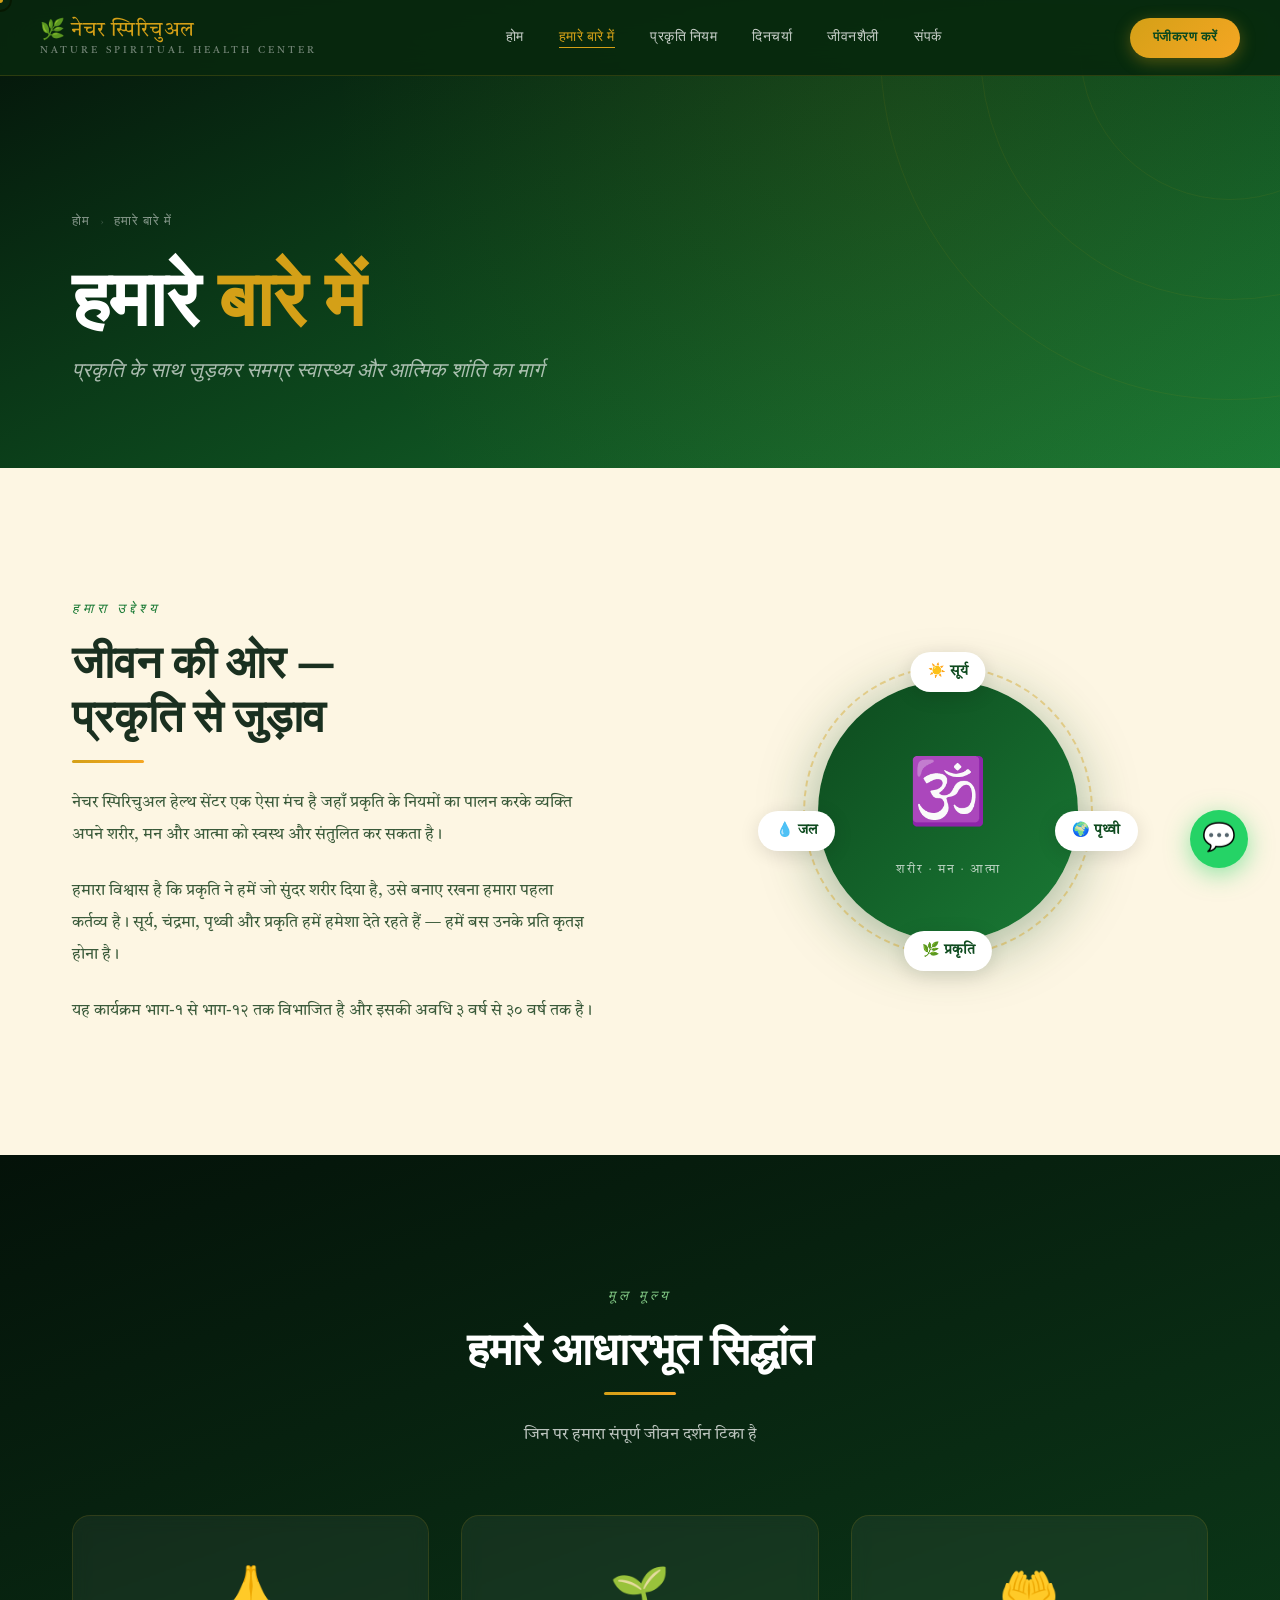
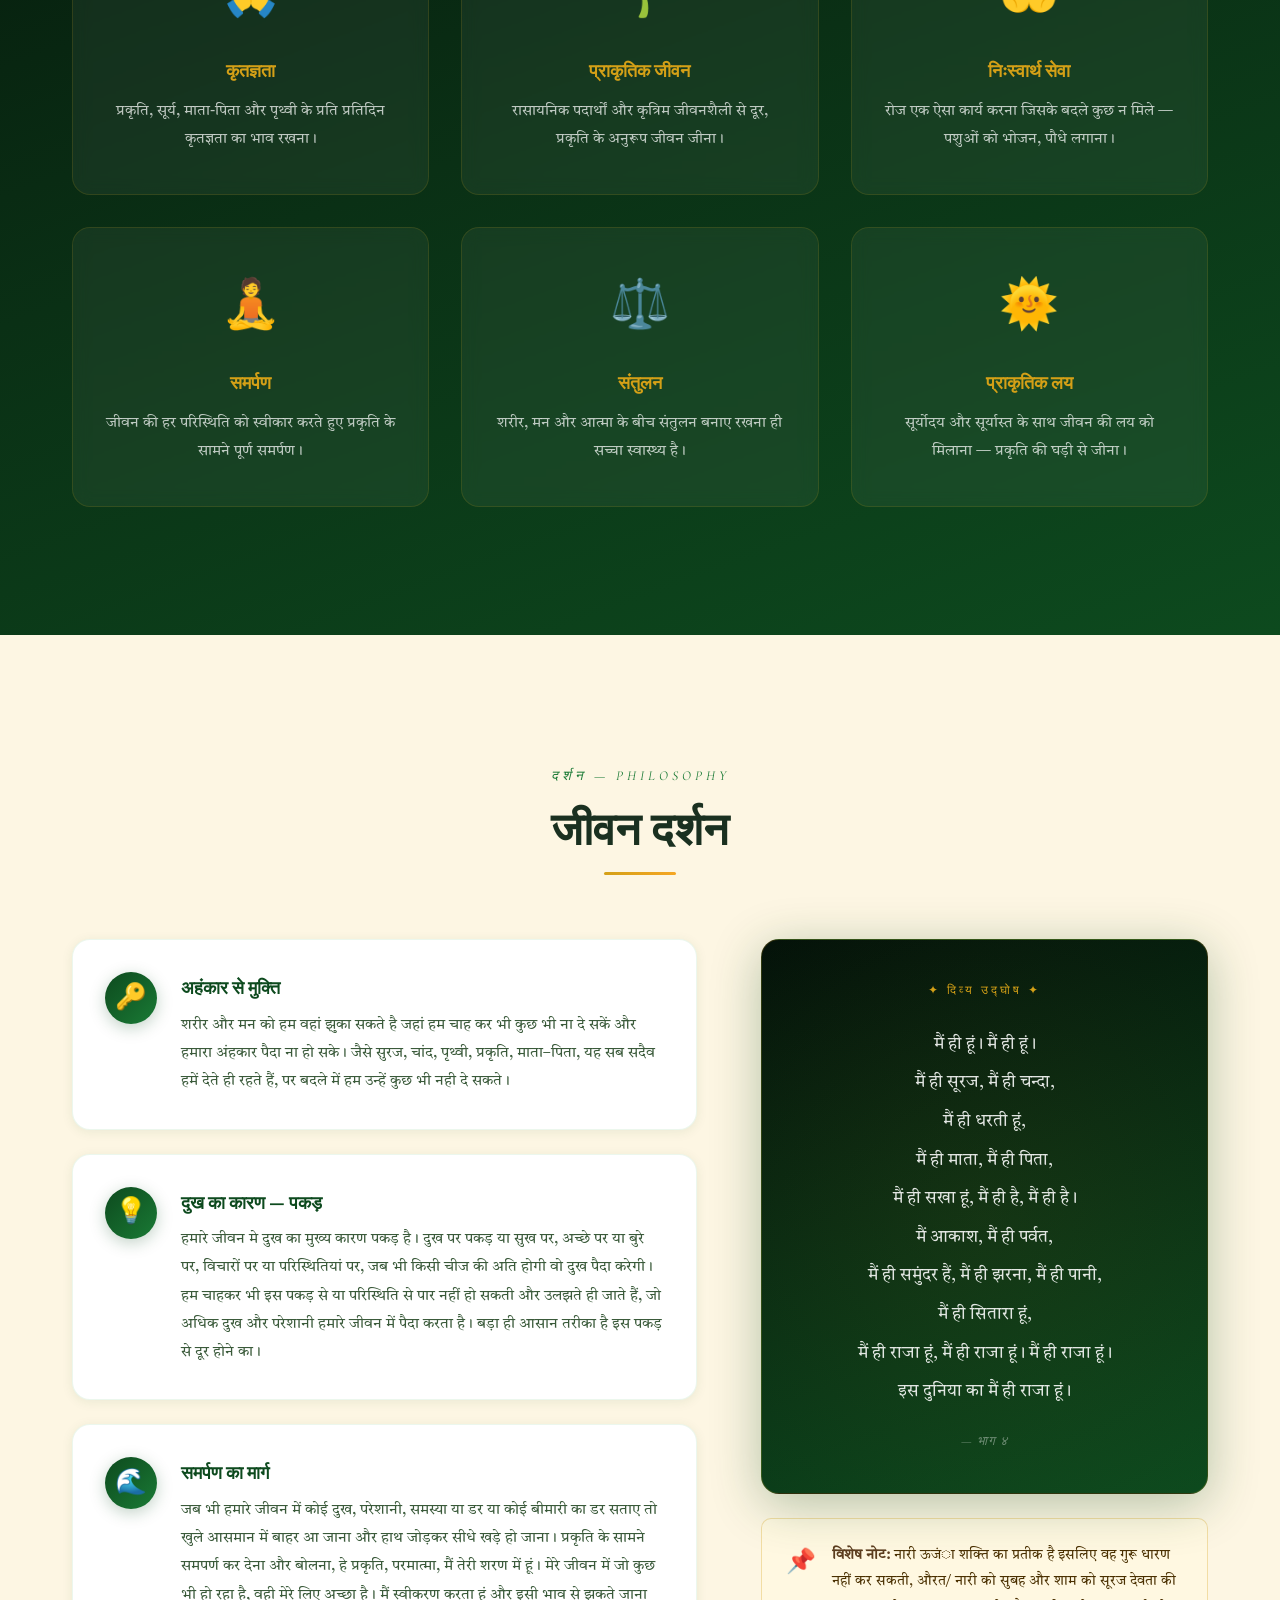
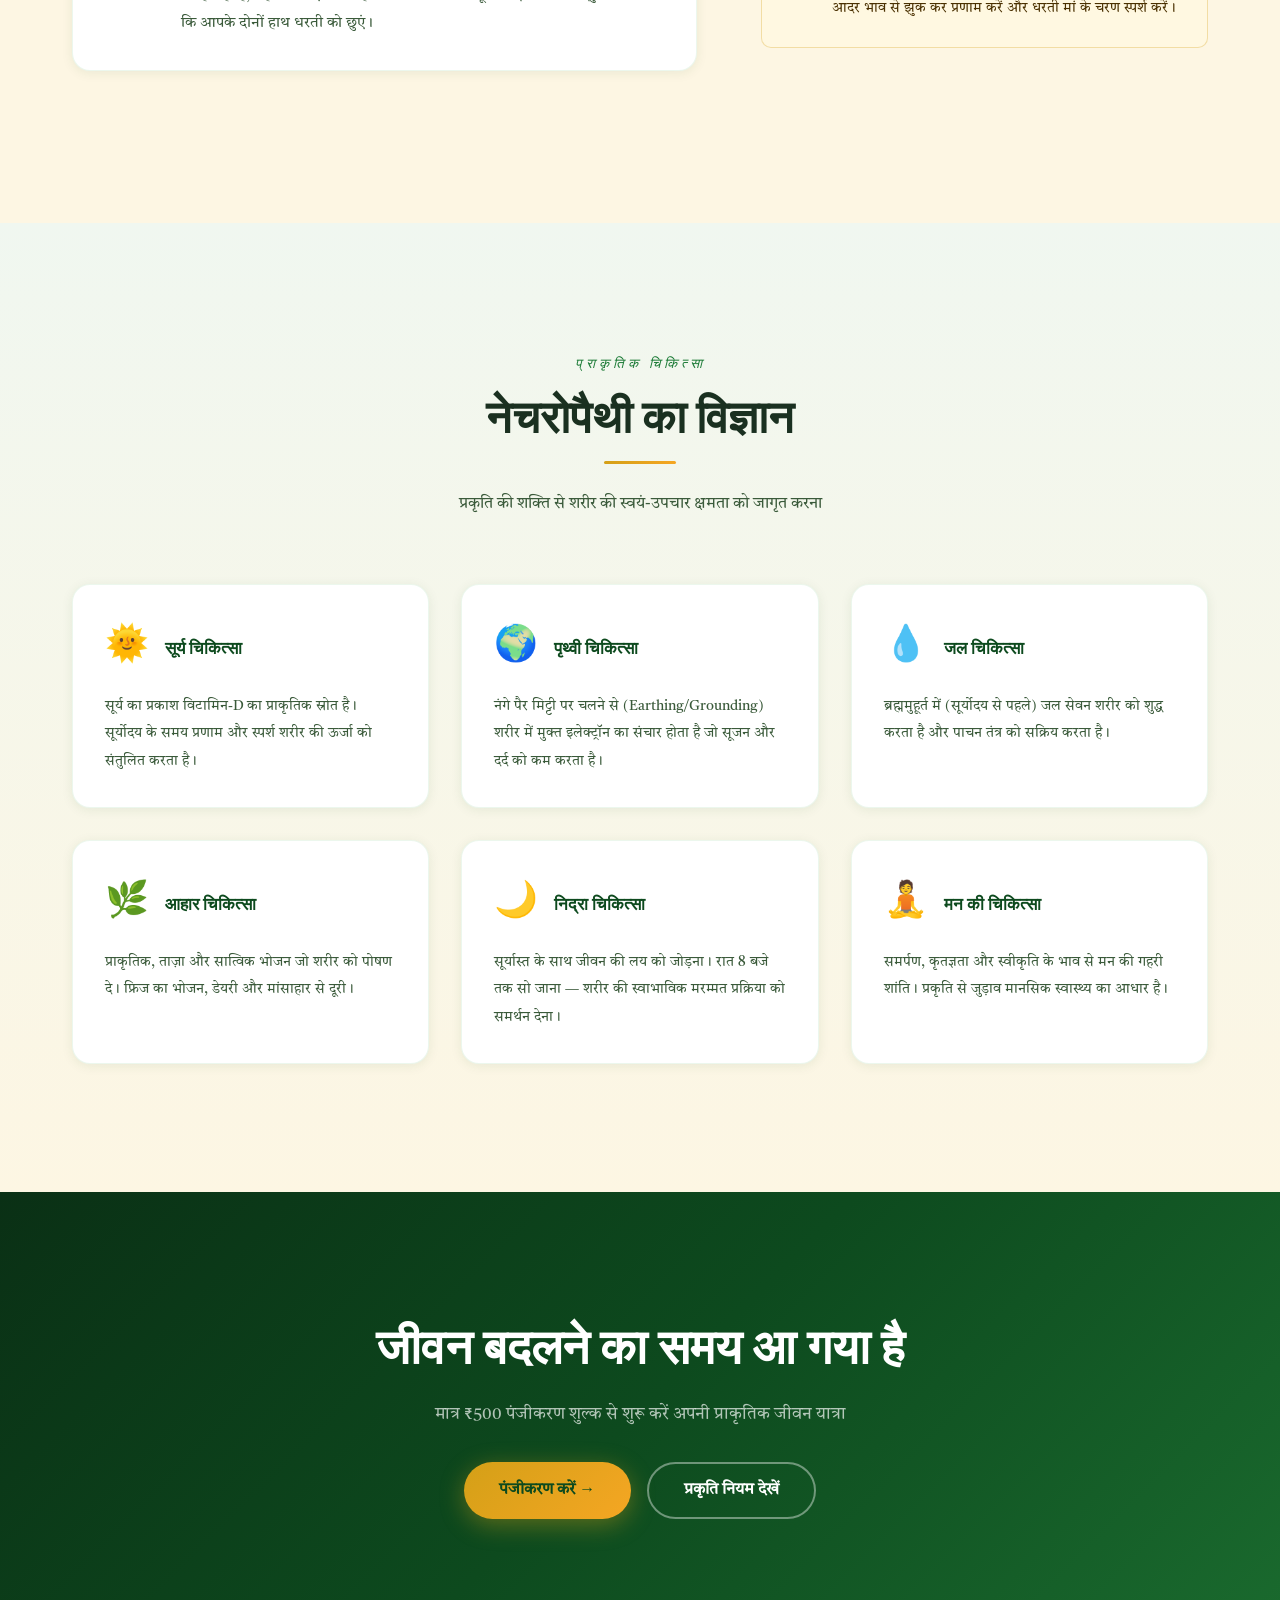
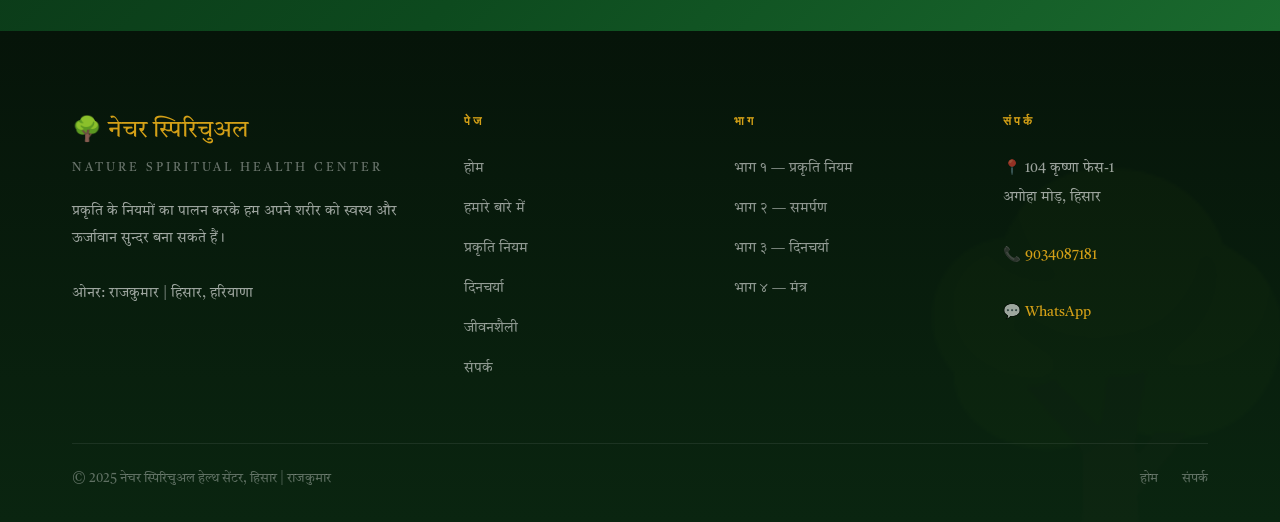
==== about.html @ 216ba3f2 "mata pita" ====
<!DOCTYPE html>
<html lang="hi">
<head>
<meta charset="UTF-8">
<meta name="viewport" content="width=device-width, initial-scale=1.0">
<meta name="description" content="नेचर स्पिरिचुअल हेल्थ सेंटर के बारे में जानें — हमारा दर्शन, उद्देश्य और प्राकृतिक जीवन का मार्ग।">
<title>हमारे बारे में | नेचर स्पिरिचुअल हेल्थ सेंटर</title>
<link rel="stylesheet" href="css/global.css">
<link rel="stylesheet" href="css/about.css">
</head>
<body>

<div id="page-loader">
  <div class="loader-tree">🌿</div>
  <div class="loader-title">हमारे बारे में</div>
  <div class="loader-bar"><div class="loader-fill"></div></div>
</div>
<div id="particles"></div>
<div id="cursor"></div>
<div id="cursor-dot"></div>
<a href="https://wa.me/919034087181" class="wa-float" target="_blank" rel="noopener">💬</a>

<nav class="nav-wrap">
  <div class="nav-inner">
    <a href="index.html" class="nav-brand">
      <span class="brand-hi">🌿 नेचर स्पिरिचुअल</span>
      <span class="brand-en">Nature Spiritual Health Center</span>
    </a>
    <ul class="nav-links">
      <li><a href="index.html"     class="nav-a">होम</a></li>
      <li><a href="about.html"     class="nav-a">हमारे बारे में</a></li>
      <li><a href="niyam.html"     class="nav-a">प्रकृति नियम</a></li>
      <li><a href="dinchrya.html"  class="nav-a">दिनचर्या</a></li>
      <li><a href="lifestyle.html" class="nav-a">जीवनशैली</a></li>
      <li><a href="contact.html"   class="nav-a">संपर्क</a></li>
    </ul>
    <a href="contact.html" class="nav-cta">पंजीकरण करें</a>
    <button class="nav-hamburger"><span></span><span></span><span></span></button>
  </div>
  <div class="nav-mobile">
    <a href="index.html"     class="nav-a">होम</a>
    <a href="about.html"     class="nav-a">हमारे बारे में</a>
    <a href="niyam.html"     class="nav-a">प्रकृति नियम</a>
    <a href="dinchrya.html"  class="nav-a">दिनचर्या</a>
    <a href="lifestyle.html" class="nav-a">जीवनशैली</a>
    <a href="contact.html"   class="nav-a">संपर्क</a>
    <a href="contact.html"   class="nav-cta">पंजीकरण करें →</a>
  </div>
</nav>

<!-- PAGE HERO -->
<header class="page-hero">
  <div class="page-hero-rings"><div class="ph-ring"></div><div class="ph-ring"></div><div class="ph-ring"></div></div>
  <div class="page-hero-content container">
    <nav class="breadcrumb">
      <a href="index.html">होम</a><span class="sep">›</span><span>हमारे बारे में</span>
    </nav>
    <h1 class="page-hero-title">हमारे <span class="gold">बारे में</span></h1>
    <p class="page-hero-sub">प्रकृति के साथ जुड़कर समग्र स्वास्थ्य और आत्मिक शांति का मार्ग</p>
  </div>
</header>

<!-- ══ MISSION ══ -->
<section class="py-section">
  <div class="container">
    <div class="about-mission-grid">
      <div class="reveal-l">
        <span class="section-label">हमारा उद्देश्य</span>
        <h2 class="section-title">जीवन की ओर —<br>प्रकृति से जुड़ाव</h2>
        <div class="divider"></div>
        <p class="section-desc" style="margin-bottom:1.5rem">
          नेचर स्पिरिचुअल हेल्थ सेंटर एक ऐसा मंच है जहाँ प्रकृति के नियमों का पालन करके व्यक्ति अपने शरीर, मन और आत्मा को स्वस्थ और संतुलित कर सकता है।
        </p>
        <p class="section-desc" style="margin-bottom:1.5rem">
          हमारा विश्वास है कि प्रकृति ने हमें जो सुंदर शरीर दिया है, उसे बनाए रखना हमारा पहला कर्तव्य है। सूर्य, चंद्रमा, पृथ्वी और प्रकृति हमें हमेशा देते रहते हैं — हमें बस उनके प्रति कृतज्ञ होना है।
        </p>
        <p class="section-desc">
          यह कार्यक्रम भाग-१ से भाग-१२ तक विभाजित है और इसकी अवधि ३ वर्ष से ३० वर्ष तक है।
        </p>
      </div>
      <div class="about-visual reveal-r">
        <div class="av-main">
          <div class="av-circle">
            <span>🕉️</span>
            <p>शरीर · मन · आत्मा</p>
          </div>
          <div class="av-badge av-b1">☀️ सूर्य</div>
          <div class="av-badge av-b2">🌍 पृथ्वी</div>
          <div class="av-badge av-b3">🌿 प्रकृति</div>
          <div class="av-badge av-b4">💧 जल</div>
        </div>
      </div>
    </div>
  </div>
</section>

<!-- ══ CORE VALUES ══ -->
<section class="values-section py-section">
  <div class="container">
    <div class="text-center reveal" style="margin-bottom:4rem">
      <span class="section-label light">मूल मूल्य</span>
      <h2 class="section-title light">हमारे आधारभूत सिद्धांत</h2>
      <div class="divider center"></div>
      <p class="section-desc light center">जिन पर हमारा संपूर्ण जीवन दर्शन टिका है</p>
    </div>
    <div class="values-grid">
      <div class="val-card reveal" data-delay="0">
        <div class="vc-icon">🙏</div>
        <h3>कृतज्ञता</h3>
        <p>प्रकृति, सूर्य, माता-पिता और पृथ्वी के प्रति प्रतिदिन कृतज्ञता का भाव रखना।</p>
      </div>
      <div class="val-card reveal" data-delay="0.1">
        <div class="vc-icon">🌱</div>
        <h3>प्राकृतिक जीवन</h3>
        <p>रासायनिक पदार्थों और कृत्रिम जीवनशैली से दूर, प्रकृति के अनुरूप जीवन जीना।</p>
      </div>
      <div class="val-card reveal" data-delay="0.2">
        <div class="vc-icon">🤲</div>
        <h3>निःस्वार्थ सेवा</h3>
        <p>रोज एक ऐसा कार्य करना जिसके बदले कुछ न मिले — पशुओं को भोजन, पौधे लगाना।</p>
      </div>
      <div class="val-card reveal" data-delay="0.3">
        <div class="vc-icon">🧘</div>
        <h3>समर्पण</h3>
        <p>जीवन की हर परिस्थिति को स्वीकार करते हुए प्रकृति के सामने पूर्ण समर्पण।</p>
      </div>
      <div class="val-card reveal" data-delay="0.4">
        <div class="vc-icon">⚖️</div>
        <h3>संतुलन</h3>
        <p>शरीर, मन और आत्मा के बीच संतुलन बनाए रखना ही सच्चा स्वास्थ्य है।</p>
      </div>
      <div class="val-card reveal" data-delay="0.5">
        <div class="vc-icon">🌞</div>
        <h3>प्राकृतिक लय</h3>
        <p>सूर्योदय और सूर्यास्त के साथ जीवन की लय को मिलाना — प्रकृति की घड़ी से जीना।</p>
      </div>
    </div>
  </div>
</section>

<!-- ══ PHILOSOPHY ══ -->
<section class="philosophy-section py-section">
  <div class="container">
    <div class="text-center reveal" style="margin-bottom:4rem">
      <span class="section-label">दर्शन — Philosophy</span>
      <h2 class="section-title">जीवन दर्शन</h2>
      <div class="divider center"></div>
    </div>
    <div class="phil-layout">
      <div class="phil-main reveal-l">
        <div class="phil-block">
          <div class="pb-icon">🔑</div>
          <div class="pb-content">
            <h3>अहंकार से मुक्ति</h3>
            <p>शरीर और मन को हम वहां झुका सकते है जहां हम चाह कर भी कुछ भी ना दे सकें और हमारा अंहकार पैदा ना हो सके। जैसे सुरज, चांद, पृथ्वी, प्रकृति, माता–पिता, यह सब सदैव हमें देते ही रहते हैं, पर बदले में हम उन्हें कुछ भी नही दे सकते।</p>
          </div>
        </div>
        <div class="phil-block">
          <div class="pb-icon">💡</div>
          <div class="pb-content">
            <h3>दुख का कारण — पकड़</h3>
            <p>हमारे जीवन मे दुख का मुख्य कारण पकड़ है। दुख पर पकड़ या सुख पर, अच्छे पर या बुरे पर, विचारों पर या परिस्थितियां पर, जब भी किसी चीज की अति होगी वो दुख पैदा करेगी। हम चाहकर भी इस पकड़ से या परिस्थिति से पार नहीं हो सकती और उलझते ही जाते हैं, जो अधिक दुख और परेशानी हमारे जीवन में पैदा करता है। बड़ा ही आसान तरीका है इस पकड़ से दूर होने का।</p>
          </div>
        </div>
        <div class="phil-block">
          <div class="pb-icon">🌊</div>
          <div class="pb-content">
            <h3>समर्पण का मार्ग</h3>
            <p>जब भी हमारे जीवन में कोई दुख, परेशानी, समस्या या डर या कोई बीमारी का डर सताए तो खुले आसमान में बाहर आ जाना और हाथ जोड़कर सीधे खड़े हो जाना। प्रकृति के सामने समपर्ण कर देना और बोलना, हे प्रकृति, परमात्मा, मैं तेरी शरण में हूं। मेरे जीवन में जो कुछ भी हो रहा है, वही मेरे लिए अच्छा है। मैं स्वीकरण करता हूं और इसी भाव से झुकते जाना कि आपके दोनों हाथ धरती को छुएं।</p>
          </div>
        </div>
      </div>
      <div class="phil-side reveal-r">
        <div class="mantra-box">
          <div class="mb-label">✦ दिव्य उद्घोष ✦</div>
          <p class="mb-text">
            मैं ही हूं। मैं ही हूं।<br>
            मैं ही सूरज, मैं ही चन्दा,<br>
            मैं ही धरती हूं,<br>
            मैं ही माता, मैं ही पिता,<br>
            मैं ही सखा हूं, मैं ही है, मैं ही है।<br>
            मैं आकाश, मैं ही पर्वत,<br>
            मैं ही समुंदर हैं, मैं ही झरना, मैं ही पानी,<br>
            मैं ही सितारा हूं,<br>
            मैं ही राजा हूं, मैं ही राजा हूं। मैं ही राजा हूं।<br>
            इस दुनिया का मैं ही राजा हूं।
          </p>
          <div class="mb-footer">— भाग ४</div>
        </div>
        <div class="note-box reveal" data-delay="0.2">
          <div class="nb-icon">📌</div>
          <div class="nb-text">
            <strong>विशेष नोट:</strong> नारी ऊजंा शक्ति का प्रतीक है इसलिए वह गुरू धारण नहीं कर सकती, औरत/ नारी को सुबह और शाम को सूरज देवता की आदर भाव से झुक कर प्रणाम करें और धरती मां के चरण स्पर्श करें।
          </div>
        </div>
      </div>
    </div>
  </div>
</section>

<!-- ══ NATUROPATHY INFO ══ -->
<section class="naturo-section py-section">
  <div class="container">
    <div class="text-center reveal" style="margin-bottom:4rem">
      <span class="section-label">प्राकृतिक चिकित्सा</span>
      <h2 class="section-title">नेचरोपैथी का विज्ञान</h2>
      <div class="divider center"></div>
      <p class="section-desc center">प्रकृति की शक्ति से शरीर की स्वयं-उपचार क्षमता को जागृत करना</p>
    </div>
    <div class="naturo-grid">
      <div class="ng-card reveal" data-delay="0">
        <div class="ngc-top">
          <span class="ngc-icon">🌞</span>
          <h3>सूर्य चिकित्सा</h3>
        </div>
        <p>सूर्य का प्रकाश विटामिन-D का प्राकृतिक स्रोत है। सूर्योदय के समय प्रणाम और स्पर्श शरीर की ऊर्जा को संतुलित करता है।</p>
      </div>
      <div class="ng-card reveal" data-delay="0.1">
        <div class="ngc-top">
          <span class="ngc-icon">🌍</span>
          <h3>पृथ्वी चिकित्सा</h3>
        </div>
        <p>नंगे पैर मिट्टी पर चलने से (Earthing/Grounding) शरीर में मुक्त इलेक्ट्रॉन का संचार होता है जो सूजन और दर्द को कम करता है।</p>
      </div>
      <div class="ng-card reveal" data-delay="0.2">
        <div class="ngc-top">
          <span class="ngc-icon">💧</span>
          <h3>जल चिकित्सा</h3>
        </div>
        <p>ब्रह्ममुहूर्त में (सूर्योदय से पहले) जल सेवन शरीर को शुद्ध करता है और पाचन तंत्र को सक्रिय करता है।</p>
      </div>
      <div class="ng-card reveal" data-delay="0.3">
        <div class="ngc-top">
          <span class="ngc-icon">🌿</span>
          <h3>आहार चिकित्सा</h3>
        </div>
        <p>प्राकृतिक, ताज़ा और सात्विक भोजन जो शरीर को पोषण दे। फ्रिज का भोजन, डेयरी और मांसाहार से दूरी।</p>
      </div>
      <div class="ng-card reveal" data-delay="0.4">
        <div class="ngc-top">
          <span class="ngc-icon">🌙</span>
          <h3>निद्रा चिकित्सा</h3>
        </div>
        <p>सूर्यास्त के साथ जीवन की लय को जोड़ना। रात 8 बजे तक सो जाना — शरीर की स्वाभाविक मरम्मत प्रक्रिया को समर्थन देना।</p>
      </div>
      <div class="ng-card reveal" data-delay="0.5">
        <div class="ngc-top">
          <span class="ngc-icon">🧘</span>
          <h3>मन की चिकित्सा</h3>
        </div>
        <p>समर्पण, कृतज्ञता और स्वीकृति के भाव से मन की गहरी शांति। प्रकृति से जुड़ाव मानसिक स्वास्थ्य का आधार है।</p>
      </div>
    </div>
  </div>
</section>

<!-- ══ CTA ══ -->
<section class="cta-about">
  <div class="container">
    <div class="cta-about-inner reveal">
      <h2>जीवन बदलने का समय आ गया है</h2>
      <p>मात्र ₹500 पंजीकरण शुल्क से शुरू करें अपनी प्राकृतिक जीवन यात्रा</p>
      <div style="display:flex;gap:1rem;justify-content:center;flex-wrap:wrap;margin-top:2rem">
        <a href="contact.html" class="btn btn-gold">पंजीकरण करें →</a>
        <a href="niyam.html"   class="btn btn-outline">प्रकृति नियम देखें</a>
      </div>
    </div>
  </div>
</section>

<footer class="site-footer">
  <div class="footer-inner container">
    <div class="footer-brand">
      <div class="fb-name">🌳 नेचर स्पिरिचुअल</div>
      <div class="fb-tag">Nature Spiritual Health Center</div>
      <p class="fb-desc">प्रकृति के नियमों का पालन करके हम अपने शरीर को स्वस्थ और ऊर्जावान सुन्दर बना सकते हैं।<br><br>ओनर: राजकुमार | हिसार, हरियाणा</p>
    </div>
    <div class="footer-col"><h4>पेज</h4><ul>
      <li><a href="index.html">होम</a></li>
      <li><a href="about.html">हमारे बारे में</a></li>
      <li><a href="niyam.html">प्रकृति नियम</a></li>
      <li><a href="dinchrya.html">दिनचर्या</a></li>
      <li><a href="lifestyle.html">जीवनशैली</a></li>
      <li><a href="contact.html">संपर्क</a></li>
    </ul></div>
    <div class="footer-col"><h4>भाग</h4><ul>
      <li><a href="niyam.html#bhag1">भाग १ — प्रकृति नियम</a></li>
      <li><a href="niyam.html#bhag2">भाग २ — समर्पण</a></li>
      <li><a href="dinchrya.html">भाग ३ — दिनचर्या</a></li>
      <li><a href="niyam.html#bhag4">भाग ४ — मंत्र</a></li>
    </ul></div>
    <div class="footer-col"><h4>संपर्क</h4>
      <p>📍 104 कृष्णा फेस-1<br>अगोहा मोड़, हिसार<br><br>📞 <a href="tel:+919034087181" style="color:var(--gold)">9034087181</a><br><br>💬 <a href="https://wa.me/919034087181" target="_blank" style="color:var(--gold)">WhatsApp</a></p>
    </div>
  </div>
  <div class="container"><hr class="footer-divider"></div>
  <div class="footer-bottom container">
    <span class="footer-copy">© 2025 नेचर स्पिरिचुअल हेल्थ सेंटर, हिसार | राजकुमार</span>
    <div class="footer-legal"><a href="index.html">होम</a><a href="contact.html">संपर्क</a></div>
  </div>
</footer>

<script src="js/main.js"></script>
</body>
</html>
---- css/global.css ----
/* ============================================================
   GLOBAL CSS — Nature Spiritual Health Center
   नेचर स्पिरिचुअल हेल्थ सेंटर
   ============================================================ */

@import url('https://fonts.googleapis.com/css2?family=Tiro+Devanagari+Hindi:ital@0;1&family=Playfair+Display:wght@600;700;900&family=Cormorant+Garamond:ital,wght@0,300;0,400;0,600;1,400;1,600&display=swap');

/* ── VARIABLES ── */
:root {
  --forest:   #0d4a1e;
  --forest2:  #0a3a17;
  --leaf:     #1a7a35;
  --lime:     #4caf50;
  --sage:     #81c784;
  --gold:     #d4a017;
  --amber:    #f5a623;
  --saffron:  #ff8f00;
  --cream:    #fdf6e3;
  --parchment:#f5ead0;
  --bark:     #5c3d1e;
  --earth:    #8b5e3c;
  --red:      #c0392b;
  --danger:   #e74c3c;
  --white:    #ffffff;
  --text:     #1a3020;
  --text-mid: #3a5a3a;
  --text-lite:#6a8a6a;
  --shadow-sm: 0 2px 12px rgba(13,74,30,0.08);
  --shadow-md: 0 6px 30px rgba(13,74,30,0.14);
  --shadow-lg: 0 16px 60px rgba(13,74,30,0.20);
  --shadow-hero: 0 30px 100px rgba(13,74,30,0.35);
  --radius-sm: 10px;
  --radius-md: 18px;
  --radius-lg: 28px;
  --radius-pill: 100px;
  --ease-out: cubic-bezier(0.16, 1, 0.3, 1);
  --ease-spring: cubic-bezier(0.34, 1.56, 0.64, 1);
  --transition: all 0.35s var(--ease-out);
}

/* ── RESET ── */
*, *::before, *::after {
  margin: 0; padding: 0; box-sizing: border-box;
}
html { scroll-behavior: smooth; font-size: 16px; }
body {
  font-family: 'Tiro Devanagari Hindi', serif;
  background: var(--cream);
  color: var(--text);
  overflow-x: hidden;
  cursor: none;
  line-height: 1.7;
}
img { max-width: 100%; display: block; }
a { text-decoration: none; }
ul { list-style: none; }

/* ── CUSTOM CURSOR ── */
#cursor {
  position: fixed; width: 24px; height: 24px;
  border: 2px solid var(--gold); border-radius: 50%;
  pointer-events: none;
  transform: translate(-50%,-50%);
  transition: transform 0.15s var(--ease-out), background 0.3s, border-color 0.3s, width 0.3s, height 0.3s;
  z-index: 99999; mix-blend-mode: multiply;
}
#cursor-dot {
  position: fixed; width: 6px; height: 6px;
  background: var(--gold); border-radius: 50%;
  pointer-events: none;
  transform: translate(-50%,-50%);
  z-index: 99999; transition: transform 0.05s;
}
body:has(a:hover) #cursor,
body:has(button:hover) #cursor {
  transform: translate(-50%,-50%) scale(2);
  background: rgba(212,160,23,0.15);
  border-color: var(--amber);
}

/* ── LOADER ── */
#page-loader {
  position: fixed; inset: 0;
  background: linear-gradient(160deg, #041209, #0d4a1e);
  display: flex; flex-direction: column;
  align-items: center; justify-content: center;
  z-index: 999999;
  transition: opacity 0.7s var(--ease-out), visibility 0.7s;
}
#page-loader.hide { opacity: 0; visibility: hidden; pointer-events: none; }
.loader-tree  { font-size: 4.5rem; animation: loaderBounce 0.9s ease-in-out infinite; }
.loader-title { color: var(--gold); font-size: 1.3rem; letter-spacing: 3px; margin-top: 1rem;
                font-family: 'Cormorant Garamond', serif; font-style: italic; }
.loader-bar   { width: 180px; height: 3px; background: rgba(255,255,255,0.1);
                border-radius: 2px; margin-top: 1.2rem; overflow: hidden; }
.loader-fill  { height: 100%; background: linear-gradient(90deg, var(--gold), var(--amber));
                border-radius: 2px; animation: loaderFill 1.4s var(--ease-out) forwards; }
@keyframes loaderBounce { 0%,100%{transform:scale(1)} 50%{transform:scale(1.12)} }
@keyframes loaderFill   { from{width:0} to{width:100%} }

/* ── PARTICLES ── */
#particles {
  position: fixed; top:0; left:0; width:100%; height:100%;
  pointer-events: none; z-index: 1; overflow: hidden;
}
.leaf-p {
  position: absolute; opacity: 0;
  animation: leafFall linear infinite;
  user-select: none; pointer-events: none;
}
@keyframes leafFall {
  0%   { transform: translateY(-60px) rotate(0deg) translateX(0); opacity: 0.75; }
  40%  { transform: translateY(40vh) rotate(160deg) translateX(50px); opacity: 0.55; }
  100% { transform: translateY(110vh) rotate(380deg) translateX(-40px); opacity: 0; }
}

/* ── NAVIGATION ── */
.nav-wrap {
  position: fixed; top:0; width:100%; z-index: 1000;
  background: rgba(8,40,15,0.92);
  backdrop-filter: blur(18px) saturate(180%);
  -webkit-backdrop-filter: blur(18px) saturate(180%);
  border-bottom: 1px solid rgba(212,160,23,0.18);
  transition: padding 0.4s var(--ease-out), box-shadow 0.4s;
}
.nav-wrap.scrolled {
  box-shadow: 0 4px 40px rgba(13,74,30,0.35);
  border-bottom-color: rgba(212,160,23,0.28);
}
.nav-inner {
  max-width: 1280px; margin: 0 auto;
  padding: 1.1rem 2.5rem;
  display: flex; align-items: center; justify-content: space-between;
  gap: 2rem;
  transition: padding 0.4s;
}
.nav-wrap.scrolled .nav-inner { padding-top: 0.6rem; padding-bottom: 0.6rem; }

.nav-brand { display: flex; flex-direction: column; line-height: 1.2; }
.nav-brand .brand-hi  { font-size: 1.25rem; color: var(--gold); letter-spacing: 0.5px; }
.nav-brand .brand-en  { font-size: 0.6rem; color: rgba(255,255,255,0.45); letter-spacing: 3px; text-transform: uppercase; margin-top: 2px; }

.nav-links { display: flex; gap: 0.2rem; align-items: center; }
.nav-links .nav-a {
  color: rgba(255,255,255,0.78); padding: 0.45rem 1rem;
  border-radius: 30px; font-size: 0.88rem;
  font-family: 'Cormorant Garamond', serif; letter-spacing: 0.5px;
  transition: var(--transition); position: relative;
}
.nav-links .nav-a::after {
  content: ''; position: absolute; bottom: 4px; left: 50%; right: 50%;
  height: 1px; background: var(--gold);
  transition: left 0.3s var(--ease-out), right 0.3s var(--ease-out);
}
.nav-links .nav-a:hover { color: var(--gold); }
.nav-links .nav-a:hover::after,
.nav-links .nav-a.active::after { left: 18%; right: 18%; }
.nav-links .nav-a.active { color: var(--gold); }

.nav-cta {
  background: linear-gradient(135deg, var(--gold), var(--amber));
  color: var(--forest); padding: 0.55rem 1.4rem;
  border-radius: var(--radius-pill); font-weight: 700;
  font-size: 0.82rem; letter-spacing: 0.5px;
  font-family: 'Cormorant Garamond', serif;
  transition: var(--transition);
  box-shadow: 0 4px 16px rgba(212,160,23,0.35);
}
.nav-cta:hover { transform: translateY(-2px); box-shadow: 0 8px 25px rgba(212,160,23,0.5); }

/* Hamburger for mobile */
.nav-hamburger {
  display: none; flex-direction: column; gap: 5px;
  background: none; border: none; cursor: none; padding: 4px;
}
.nav-hamburger span {
  display: block; width: 26px; height: 2px;
  background: var(--gold); border-radius: 2px;
  transition: var(--transition);
}
.nav-hamburger.open span:nth-child(1) { transform: translateY(7px) rotate(45deg); }
.nav-hamburger.open span:nth-child(2) { opacity: 0; }
.nav-hamburger.open span:nth-child(3) { transform: translateY(-7px) rotate(-45deg); }

/* Mobile Menu */
.nav-mobile {
  display: none; flex-direction: column;
  background: rgba(8,40,15,0.98); padding: 1.5rem 2.5rem 2rem;
  border-top: 1px solid rgba(212,160,23,0.15);
}
.nav-mobile.open { display: flex; }
.nav-mobile .nav-a { color: rgba(255,255,255,0.8); padding: 0.8rem 0; border-bottom: 1px solid rgba(255,255,255,0.06); font-size: 1rem; }
.nav-mobile .nav-cta { margin-top: 1rem; text-align: center; }

/* ── FOOTER ── */
.site-footer {
  background: linear-gradient(180deg, #061409, #0a2510);
  padding: 5rem 2rem 2rem; position: relative; overflow: hidden;
}
.site-footer::before {
  content: '🌳'; position: absolute; font-size: 22rem; opacity: 0.025;
  bottom: -3rem; right: -3rem; pointer-events: none; line-height: 1;
}
.footer-inner {
  max-width: 1200px; margin: 0 auto;
  display: grid; grid-template-columns: 1.6fr 1fr 1fr 1fr; gap: 4rem;
  position: relative; z-index: 1;
}
.footer-brand .fb-name  { font-size: 1.5rem; color: var(--gold); margin-bottom: 0.4rem; }
.footer-brand .fb-tag   { font-size: 0.75rem; color: rgba(255,255,255,0.4); letter-spacing: 3px; text-transform: uppercase; margin-bottom: 1.2rem; }
.footer-brand .fb-desc  { font-size: 0.9rem; color: rgba(255,255,255,0.6); line-height: 1.9; }
.footer-col h4 { color: var(--gold); font-size: 0.75rem; letter-spacing: 3px; text-transform: uppercase; margin-bottom: 1.5rem; font-family: 'Cormorant Garamond', serif; }
.footer-col ul li { margin-bottom: 0.8rem; }
.footer-col ul a { color: rgba(255,255,255,0.55); font-size: 0.9rem; transition: color 0.3s; }
.footer-col ul a:hover { color: var(--gold); }
.footer-col p { color: rgba(255,255,255,0.6); font-size: 0.9rem; line-height: 2; }
.footer-divider { border: none; border-top: 1px solid rgba(255,255,255,0.08); margin: 3rem 0 1.5rem; }
.footer-bottom {
  max-width: 1200px; margin: 0 auto;
  display: flex; justify-content: space-between; align-items: center;
  flex-wrap: wrap; gap: 1rem;
  position: relative; z-index: 1;
}
.footer-copy { color: rgba(255,255,255,0.35); font-size: 0.8rem; }
.footer-legal { display: flex; gap: 1.5rem; }
.footer-legal a { color: rgba(255,255,255,0.35); font-size: 0.8rem; transition: color 0.3s; }
.footer-legal a:hover { color: var(--gold); }

/* ── WHATSAPP FLOAT ── */
.wa-float {
  position: fixed; bottom: 2rem; right: 2rem; z-index: 5000;
  width: 58px; height: 58px; border-radius: 50%;
  background: #25d366;
  display: flex; align-items: center; justify-content: center;
  font-size: 1.7rem;
  box-shadow: 0 6px 25px rgba(37,211,102,0.5);
  animation: waPulse 2.5s ease-in-out infinite;
  transition: transform 0.3s var(--ease-spring);
}
.wa-float:hover { transform: scale(1.12); }
@keyframes waPulse {
  0%,100% { box-shadow: 0 6px 25px rgba(37,211,102,0.5); }
  50% { box-shadow: 0 6px 50px rgba(37,211,102,0.75), 0 0 0 14px rgba(37,211,102,0.08); }
}

/* ── SCROLL-REVEAL SYSTEM ── */
.reveal, .reveal-l, .reveal-r, .reveal-scale {
  opacity: 0; transition: opacity 0.75s var(--ease-out), transform 0.75s var(--ease-out);
}
.reveal      { transform: translateY(45px); }
.reveal-l    { transform: translateX(-50px); }
.reveal-r    { transform: translateX(50px); }
.reveal-scale{ transform: scale(0.9); }
.reveal.in, .reveal-l.in, .reveal-r.in, .reveal-scale.in {
  opacity: 1; transform: none;
}

/* ── SHARED SECTION HELPERS ── */
.section-label {
  display: inline-block; font-family: 'Cormorant Garamond', serif; font-style: italic;
  font-size: 0.85rem; letter-spacing: 4px; text-transform: uppercase;
  color: var(--leaf); margin-bottom: 0.8rem;
}
.section-label.light { color: var(--sage); }
.section-title {
  font-size: clamp(2rem, 3.5vw, 3.2rem);
  line-height: 1.2; margin-bottom: 1.2rem;
  font-family: 'Playfair Display', serif;
}
.section-title.light { color: var(--white); }
.divider {
  width: 72px; height: 3px;
  background: linear-gradient(90deg, var(--gold), var(--amber));
  border-radius: 2px; margin-bottom: 1.5rem;
}
.divider.center { margin-left: auto; margin-right: auto; }
.section-desc { font-size: 1rem; line-height: 2; color: var(--text-mid); max-width: 580px; }
.section-desc.light { color: rgba(255,255,255,0.72); }
.section-desc.center { margin: 0 auto; text-align: center; }

/* ── BUTTONS ── */
.btn {
  display: inline-flex; align-items: center; justify-content: center; gap: 0.5rem;
  padding: 0.8rem 2.2rem; border-radius: var(--radius-pill);
  font-size: 1rem; font-family: 'Tiro Devanagari Hindi', serif;
  transition: var(--transition); cursor: none;
  border: none; font-weight: 600;
}
.btn-gold {
  background: linear-gradient(135deg, var(--gold), var(--amber));
  color: var(--forest);
  box-shadow: 0 6px 24px rgba(212,160,23,0.4);
}
.btn-gold:hover { transform: translateY(-3px); box-shadow: 0 12px 36px rgba(212,160,23,0.55); }
.btn-outline {
  border: 2px solid rgba(255,255,255,0.4); color: white; background: transparent;
}
.btn-outline:hover { border-color: var(--gold); color: var(--gold); background: rgba(212,160,23,0.08); }
.btn-green {
  background: linear-gradient(135deg, var(--forest), var(--leaf));
  color: white; box-shadow: 0 6px 24px rgba(13,74,30,0.35);
}
.btn-green:hover { transform: translateY(-3px); box-shadow: 0 12px 36px rgba(13,74,30,0.5); }

/* ── PAGE HERO (inner pages) ── */
.page-hero {
  min-height: 52vh; padding: 10rem 2rem 5rem;
  background: linear-gradient(155deg, #041209 0%, #0d4a1e 55%, #1a7a35 100%);
  display: flex; align-items: flex-end; position: relative; overflow: hidden;
}
.page-hero::after {
  content: ''; position: absolute; inset: 0;
  background-image: radial-gradient(circle at 70% 30%, rgba(212,160,23,0.07) 0%, transparent 60%);
}
.page-hero-rings {
  position: absolute; inset: 0;
  display: flex; align-items: center; justify-content: center;
  pointer-events: none; overflow: hidden;
}
.ph-ring {
  position: absolute; border-radius: 50%;
  border: 1px solid rgba(212,160,23,0.08);
  animation: phRing 7s ease-in-out infinite;
}
.ph-ring:nth-child(1){width:300px;height:300px;right:-100px;top:-100px;animation-delay:0s}
.ph-ring:nth-child(2){width:500px;height:500px;right:-200px;top:-200px;animation-delay:1s}
.ph-ring:nth-child(3){width:700px;height:700px;right:-300px;top:-300px;animation-delay:2s}
@keyframes phRing { 0%,100%{opacity:.3;transform:scale(1)} 50%{opacity:.7;transform:scale(1.04)} }

.page-hero-content { position: relative; z-index: 2; max-width: 1200px; margin: 0 auto; width: 100%; }
.breadcrumb { display: flex; gap: 0.6rem; align-items: center; margin-bottom: 1.2rem; }
.breadcrumb a, .breadcrumb span {
  font-size: 0.8rem; color: rgba(255,255,255,0.5); letter-spacing: 1px;
  font-family: 'Cormorant Garamond', serif;
}
.breadcrumb a:hover { color: var(--gold); }
.breadcrumb .sep { color: rgba(255,255,255,0.25); }
.page-hero-title {
  font-family: 'Playfair Display', serif;
  font-size: clamp(2.5rem, 6vw, 5rem);
  color: white; line-height: 1.1; margin-bottom: 1rem;
}
.page-hero-title .gold { color: var(--gold); }
.page-hero-sub {
  font-family: 'Cormorant Garamond', serif; font-style: italic;
  font-size: clamp(1rem, 2vw, 1.3rem); color: rgba(255,255,255,0.65);
  max-width: 600px;
}

/* ── UTILITY ── */
.container { max-width: 1200px; margin: 0 auto; padding: 0 2rem; }
.py-section { padding: 8rem 0; }
.py-section-sm { padding: 5rem 0; }
.text-center { text-align: center; }
.text-gold { color: var(--gold); }
.text-leaf { color: var(--leaf); }
.mt-2 { margin-top: 2rem; }
.mt-3 { margin-top: 3rem; }

/* ── CARD BASE ── */
.card {
  background: white; border-radius: var(--radius-md);
  border: 1px solid rgba(74,175,80,0.12);
  box-shadow: var(--shadow-sm);
  overflow: hidden; transition: var(--transition);
}
.card:hover { box-shadow: var(--shadow-md); transform: translateY(-4px); }

/* ── RESPONSIVE ── */
@media (max-width: 1024px) {
  .footer-inner { grid-template-columns: 1fr 1fr; gap: 2.5rem; }
}
@media (max-width: 768px) {
  .nav-links, .nav-cta { display: none; }
  .nav-hamburger { display: flex; }
  .footer-inner { grid-template-columns: 1fr; gap: 2rem; }
  .py-section { padding: 5rem 0; }
  .page-hero { min-height: 40vh; padding: 8rem 1.5rem 3.5rem; }
}
---- css/about.css ----
/* ── ABOUT PAGE CSS ── */

/* MISSION */
.about-mission-grid {
  display:grid; grid-template-columns:1fr 1fr; gap:6rem; align-items:center;
}
.about-visual { display:flex; align-items:center; justify-content:center; }
.av-main {
  position:relative; width:380px; height:380px;
}
.av-circle {
  position:absolute; inset:60px; border-radius:50%;
  background: linear-gradient(135deg, var(--forest), var(--leaf));
  display:flex; flex-direction:column; align-items:center; justify-content:center; gap:0.5rem;
  box-shadow: 0 10px 60px rgba(13,74,30,0.4);
  z-index:2;
}
.av-circle span { font-size:4rem; }
.av-circle p { color:rgba(255,255,255,0.7); font-size:0.75rem; letter-spacing:2px; }
.av-circle::before {
  content:''; position:absolute; inset:-15px; border-radius:50%;
  border: 2px dashed rgba(212,160,23,0.4);
  animation: avSpin 20s linear infinite;
}
@keyframes avSpin { to{transform:rotate(360deg)} }
.av-badge {
  position:absolute; background:white; border-radius:100px;
  padding:0.5rem 1.1rem; font-size:0.88rem; color:var(--forest);
  font-weight:600; box-shadow:0 4px 20px rgba(0,0,0,0.12);
  white-space:nowrap; z-index:3;
  animation: badgeFloat 3s ease-in-out infinite;
}
.av-b1{top:8%; left:50%; transform:translateX(-50%); animation-delay:0s}
.av-b2{right:0%; top:50%; transform:translateY(-50%); animation-delay:0.8s}
.av-b3{bottom:8%; left:50%; transform:translateX(-50%); animation-delay:1.6s}
.av-b4{left:0%; top:50%; transform:translateY(-50%); animation-delay:2.4s}
@keyframes badgeFloat { 0%,100%{transform:translateX(-50%) translateY(0)} 50%{transform:translateX(-50%) translateY(-6px)} }
.av-b2, .av-b4 { transform:none !important; }
.av-b2:is(:not([class*="float"])){animation: badgeFloat2 3s ease-in-out infinite 0.8s}
.av-b4:is(:not([class*="float"])){animation: badgeFloat2 3s ease-in-out infinite 2.4s}
@keyframes badgeFloat2 { 0%,100%{transform:translateY(-50%)} 50%{transform:translateY(calc(-50% - 6px))} }

/* VALUES */
.values-section {
  background: linear-gradient(160deg, #041209, #0a3015, #0d4a1e);
}
.values-grid {
  display:grid; grid-template-columns:repeat(3,1fr); gap:2rem;
}
.val-card {
  background:rgba(255,255,255,0.05); border:1px solid rgba(212,160,23,0.15);
  border-radius:var(--radius-md); padding:2.5rem 2rem;
  transition:var(--transition); backdrop-filter:blur(8px);
  text-align:center;
}
.val-card:hover {
  background:rgba(255,255,255,0.09); border-color:var(--gold);
  transform:translateY(-6px);
}
.vc-icon { font-size:3rem; margin-bottom:1rem; display:block; }
.val-card h3 { color:var(--gold); font-size:1.15rem; margin-bottom:0.8rem; font-family:'Playfair Display',serif; }
.val-card p  { color:rgba(255,255,255,0.72); font-size:0.92rem; line-height:1.9; }

/* PHILOSOPHY */
.philosophy-section { background: var(--cream); }
.phil-layout {
  display:grid; grid-template-columns:1.4fr 1fr; gap:4rem; align-items:start;
}
.phil-block {
  display:flex; gap:1.5rem; align-items:flex-start;
  background:white; border-radius:var(--radius-md); padding:2rem;
  margin-bottom:1.5rem;
  box-shadow:var(--shadow-sm); border:1px solid rgba(74,175,80,0.1);
  transition:var(--transition);
}
.phil-block:hover { box-shadow:var(--shadow-md); transform:translateX(6px); }
.pb-icon {
  width:52px; height:52px; border-radius:50%; flex-shrink:0;
  background: linear-gradient(135deg, var(--forest), var(--leaf));
  display:flex; align-items:center; justify-content:center; font-size:1.6rem;
  box-shadow:0 4px 16px rgba(13,74,30,0.25);
}
.pb-content h3 { color:var(--forest); font-size:1.1rem; margin-bottom:0.6rem; font-family:'Playfair Display',serif; }
.pb-content p  { font-size:0.93rem; line-height:1.9; color:var(--text-mid); }
.pb-content em { color:var(--leaf); font-style:italic; }

.mantra-box {
  background: linear-gradient(160deg, #041209, #0d4a1e);
  border-radius:var(--radius-md); padding:2.5rem;
  border:1px solid rgba(212,160,23,0.2);
  box-shadow:0 10px 50px rgba(13,74,30,0.3);
  text-align:center; margin-bottom:1.5rem;
  position:relative; overflow:hidden;
}
.mantra-box::before {
  content:''; position:absolute; inset:0;
  background:radial-gradient(circle at 50% 50%, rgba(212,160,23,0.06), transparent);
}
.mb-label {
  color:var(--gold); font-size:0.78rem; letter-spacing:3px; text-transform:uppercase;
  font-family:'Cormorant Garamond',serif; margin-bottom:1.5rem; display:block;
  position:relative; z-index:1;
}
.mb-text {
  color:rgba(255,255,255,0.88); font-size:1.05rem; line-height:2.3;
  font-family:'Tiro Devanagari Hindi',serif; position:relative; z-index:1;
}
.mb-text strong { color:var(--gold); }
.mb-footer {
  margin-top:1.2rem; color:rgba(255,255,255,0.4); font-size:0.8rem; letter-spacing:1px;
  font-family:'Cormorant Garamond',serif; font-style:italic;
  position:relative; z-index:1;
}

.note-box {
  background:#fff8e1; border:1px solid rgba(212,160,23,0.3);
  border-radius:var(--radius-sm); padding:1.5rem;
  display:flex; gap:1rem; align-items:flex-start;
}
.nb-icon { font-size:1.5rem; flex-shrink:0; }
.nb-text { font-size:0.9rem; line-height:1.85; color:#4a3000; }
.nb-text strong { color:var(--bark); }

/* NATUROPATHY */
.naturo-section {
  background: linear-gradient(180deg, #f0f7f0, var(--cream));
}
.naturo-grid {
  display:grid; grid-template-columns:repeat(3,1fr); gap:2rem;
}
.ng-card {
  background:white; border-radius:var(--radius-md); padding:2rem;
  box-shadow:var(--shadow-sm); border:1px solid rgba(74,175,80,0.1);
  transition:var(--transition); position:relative; overflow:hidden;
}
.ng-card::after {
  content:''; position:absolute; top:0; left:0; right:0; height:3px;
  background: linear-gradient(90deg, var(--leaf), var(--lime));
  transform:scaleX(0); transform-origin:left;
  transition: transform 0.4s var(--ease-out);
}
.ng-card:hover { box-shadow:var(--shadow-md); transform:translateY(-5px); }
.ng-card:hover::after { transform:scaleX(1); }
.ngc-top { display:flex; gap:1rem; align-items:center; margin-bottom:1rem; }
.ngc-icon { font-size:2.2rem; }
.ngc-top h3 { color:var(--forest); font-size:1.05rem; font-family:'Playfair Display',serif; }
.ng-card p { font-size:0.9rem; line-height:1.9; color:var(--text-mid); }

/* CTA ABOUT */
.cta-about {
  background: linear-gradient(135deg, #0a3015, #0d4a1e, #1a6a2e);
  padding:7rem 0; text-align:center;
}
.cta-about-inner h2 { font-family:'Playfair Display',serif; font-size:clamp(1.8rem,4vw,3rem); color:white; margin-bottom:1rem; }
.cta-about-inner p  { color:rgba(255,255,255,0.68); font-size:1.05rem; }

/* RESPONSIVE */
@media(max-width:1024px){
  .values-grid { grid-template-columns:1fr 1fr; }
  .naturo-grid  { grid-template-columns:1fr 1fr; }
  .phil-layout  { grid-template-columns:1fr; }
  .about-mission-grid { grid-template-columns:1fr; }
  .about-visual { display:none; }
}
@media(max-width:640px){
  .values-grid { grid-template-columns:1fr; }
  .naturo-grid  { grid-template-columns:1fr; }
}
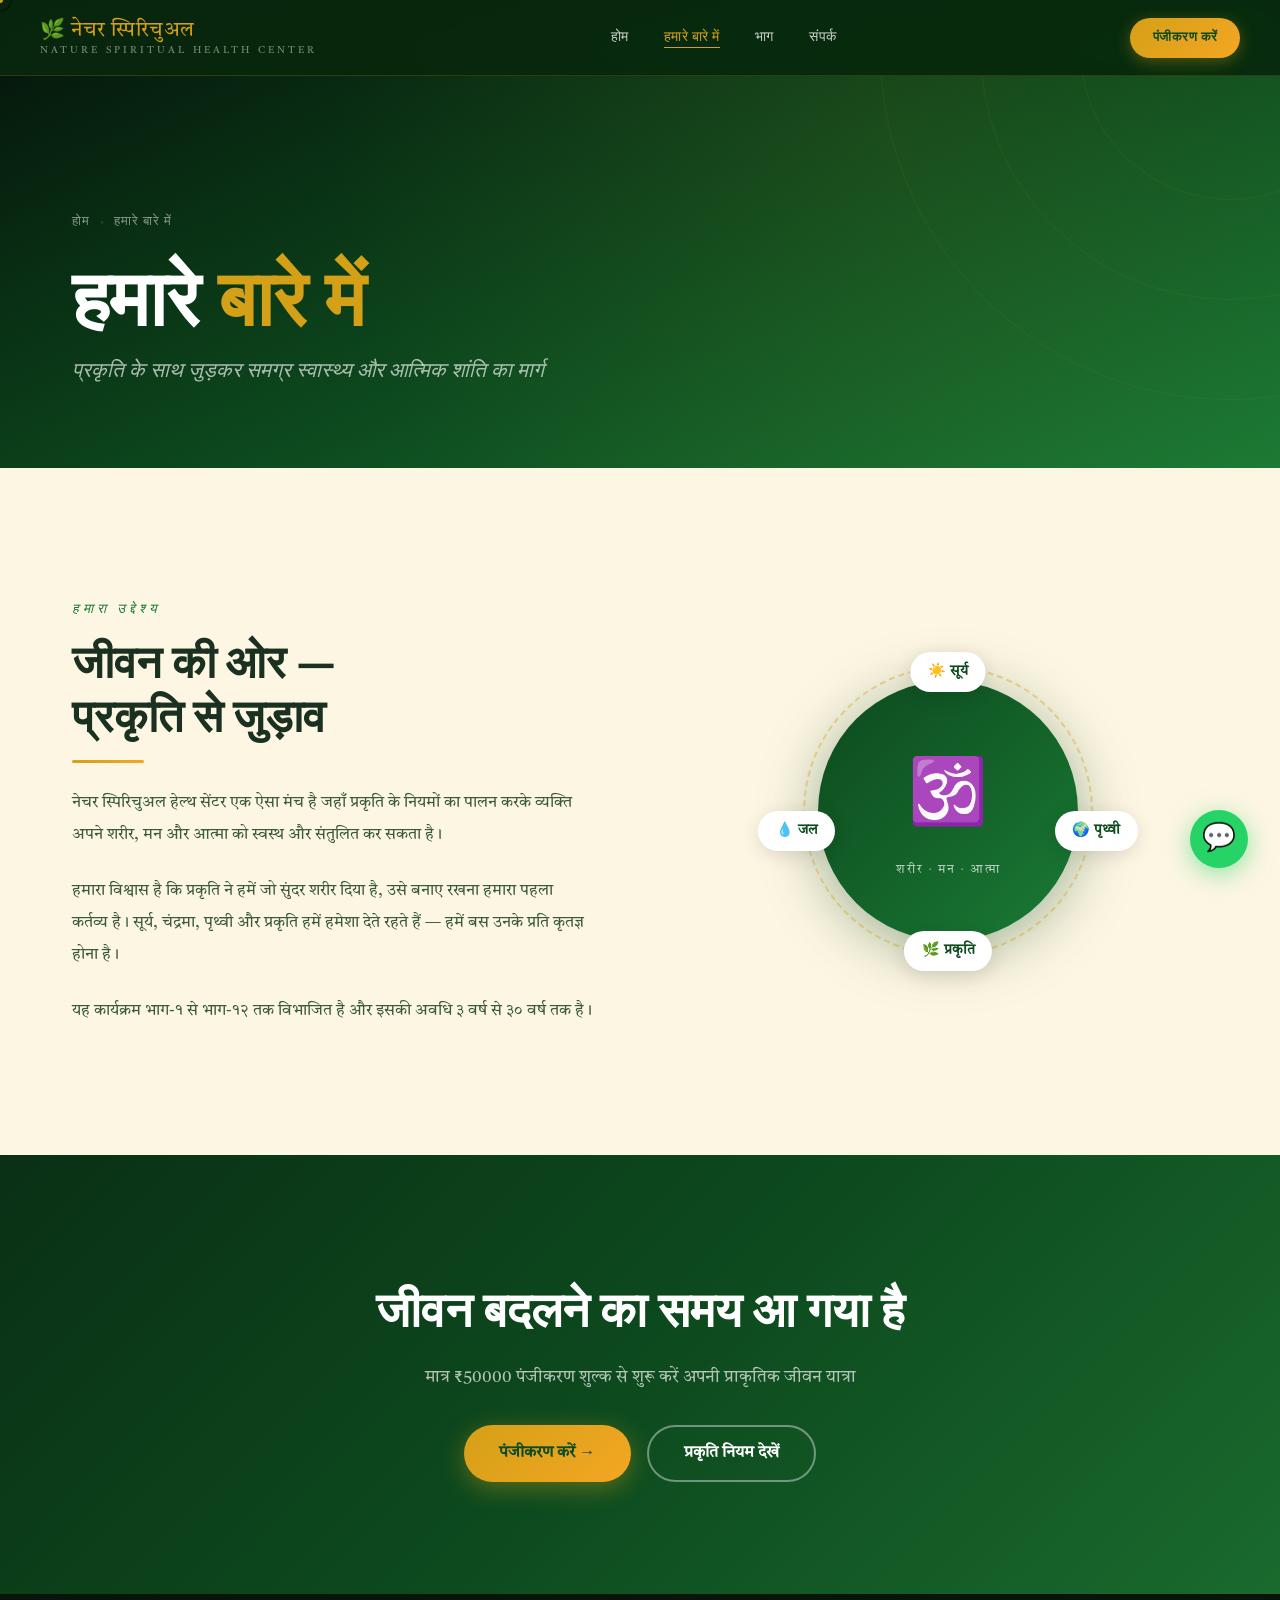
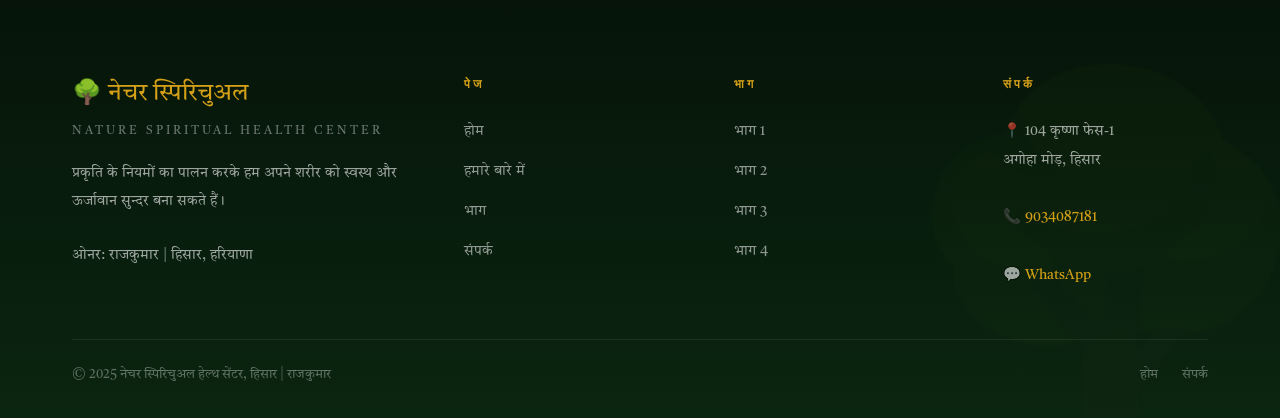
==== commit 08780350: "all changes" ====
--- a/about.html
+++ b/about.html
@@ -29,9 +29,9 @@
     <ul class="nav-links">
       <li><a href="index.html"     class="nav-a">होम</a></li>
       <li><a href="about.html"     class="nav-a">हमारे बारे में</a></li>
-      <li><a href="niyam.html"     class="nav-a">प्रकृति नियम</a></li>
-      <li><a href="dinchrya.html"  class="nav-a">दिनचर्या</a></li>
-      <li><a href="lifestyle.html" class="nav-a">जीवनशैली</a></li>
+      <li><a href="niyam.html"     class="nav-a">भाग </a></li>
+      <!-- <li><a href="dinchrya.html"  class="nav-a">दिनचर्या</a></li> -->
+      <!-- <li><a href="lifestyle.html" class="nav-a">जीवनशैली</a></li> -->
       <li><a href="contact.html"   class="nav-a">संपर्क</a></li>
     </ul>
     <a href="contact.html" class="nav-cta">पंजीकरण करें</a>
@@ -40,9 +40,9 @@
   <div class="nav-mobile">
     <a href="index.html"     class="nav-a">होम</a>
     <a href="about.html"     class="nav-a">हमारे बारे में</a>
-    <a href="niyam.html"     class="nav-a">प्रकृति नियम</a>
-    <a href="dinchrya.html"  class="nav-a">दिनचर्या</a>
-    <a href="lifestyle.html" class="nav-a">जीवनशैली</a>
+    <a href="niyam.html"     class="nav-a">भाग </a>
+    <!-- <a href="dinchrya.html"  class="nav-a">दिनचर्या</a> -->
+    <!-- <a href="lifestyle.html" class="nav-a">जीवनशैली</a> -->
     <a href="contact.html"   class="nav-a">संपर्क</a>
     <a href="contact.html"   class="nav-cta">पंजीकरण करें →</a>
   </div>
@@ -95,7 +95,7 @@
 </section>
 
 <!-- ══ CORE VALUES ══ -->
-<section class="values-section py-section">
+<!-- <section class="values-section py-section">
   <div class="container">
     <div class="text-center reveal" style="margin-bottom:4rem">
       <span class="section-label light">मूल मूल्य</span>
@@ -136,10 +136,10 @@
       </div>
     </div>
   </div>
-</section>
+</section> -->
 
 <!-- ══ PHILOSOPHY ══ -->
-<section class="philosophy-section py-section">
+<!-- <section class="philosophy-section py-section">
   <div class="container">
     <div class="text-center reveal" style="margin-bottom:4rem">
       <span class="section-label">दर्शन — Philosophy</span>
@@ -196,10 +196,10 @@
       </div>
     </div>
   </div>
-</section>
+</section> -->
 
 <!-- ══ NATUROPATHY INFO ══ -->
-<section class="naturo-section py-section">
+<!-- <section class="naturo-section py-section">
   <div class="container">
     <div class="text-center reveal" style="margin-bottom:4rem">
       <span class="section-label">प्राकृतिक चिकित्सा</span>
@@ -252,14 +252,14 @@
       </div>
     </div>
   </div>
-</section>
+</section> -->
 
 <!-- ══ CTA ══ -->
 <section class="cta-about">
   <div class="container">
     <div class="cta-about-inner reveal">
       <h2>जीवन बदलने का समय आ गया है</h2>
-      <p>मात्र ₹500 पंजीकरण शुल्क से शुरू करें अपनी प्राकृतिक जीवन यात्रा</p>
+      <p>मात्र ₹50000 पंजीकरण शुल्क से शुरू करें अपनी प्राकृतिक जीवन यात्रा</p>
       <div style="display:flex;gap:1rem;justify-content:center;flex-wrap:wrap;margin-top:2rem">
         <a href="contact.html" class="btn btn-gold">पंजीकरण करें →</a>
         <a href="niyam.html"   class="btn btn-outline">प्रकृति नियम देखें</a>
@@ -278,16 +278,16 @@
     <div class="footer-col"><h4>पेज</h4><ul>
       <li><a href="index.html">होम</a></li>
       <li><a href="about.html">हमारे बारे में</a></li>
-      <li><a href="niyam.html">प्रकृति नियम</a></li>
-      <li><a href="dinchrya.html">दिनचर्या</a></li>
-      <li><a href="lifestyle.html">जीवनशैली</a></li>
+      <li><a href="niyam.html">भाग</a></li>
+      <!-- <li><a href="dinchrya.html">दिनचर्या</a></li> -->
+      <!-- <li><a href="lifestyle.html">जीवनशैली</a></li> -->
       <li><a href="contact.html">संपर्क</a></li>
     </ul></div>
     <div class="footer-col"><h4>भाग</h4><ul>
-      <li><a href="niyam.html#bhag1">भाग १ — प्रकृति नियम</a></li>
-      <li><a href="niyam.html#bhag2">भाग २ — समर्पण</a></li>
-      <li><a href="dinchrya.html">भाग ३ — दिनचर्या</a></li>
-      <li><a href="niyam.html#bhag4">भाग ४ — मंत्र</a></li>
+      <li><a href="niyam.html#bhag1">भाग 1</a></li>
+      <li><a href="niyam.html#bhag2">भाग 2</a></li>
+      <li><a href="dinchrya.html">भाग 3</a></li>
+      <li><a href="niyam.html#bhag4">भाग 4</a></li>
     </ul></div>
     <div class="footer-col"><h4>संपर्क</h4>
       <p>📍 104 कृष्णा फेस-1<br>अगोहा मोड़, हिसार<br><br>📞 <a href="tel:+919034087181" style="color:var(--gold)">9034087181</a><br><br>💬 <a href="https://wa.me/919034087181" target="_blank" style="color:var(--gold)">WhatsApp</a></p>
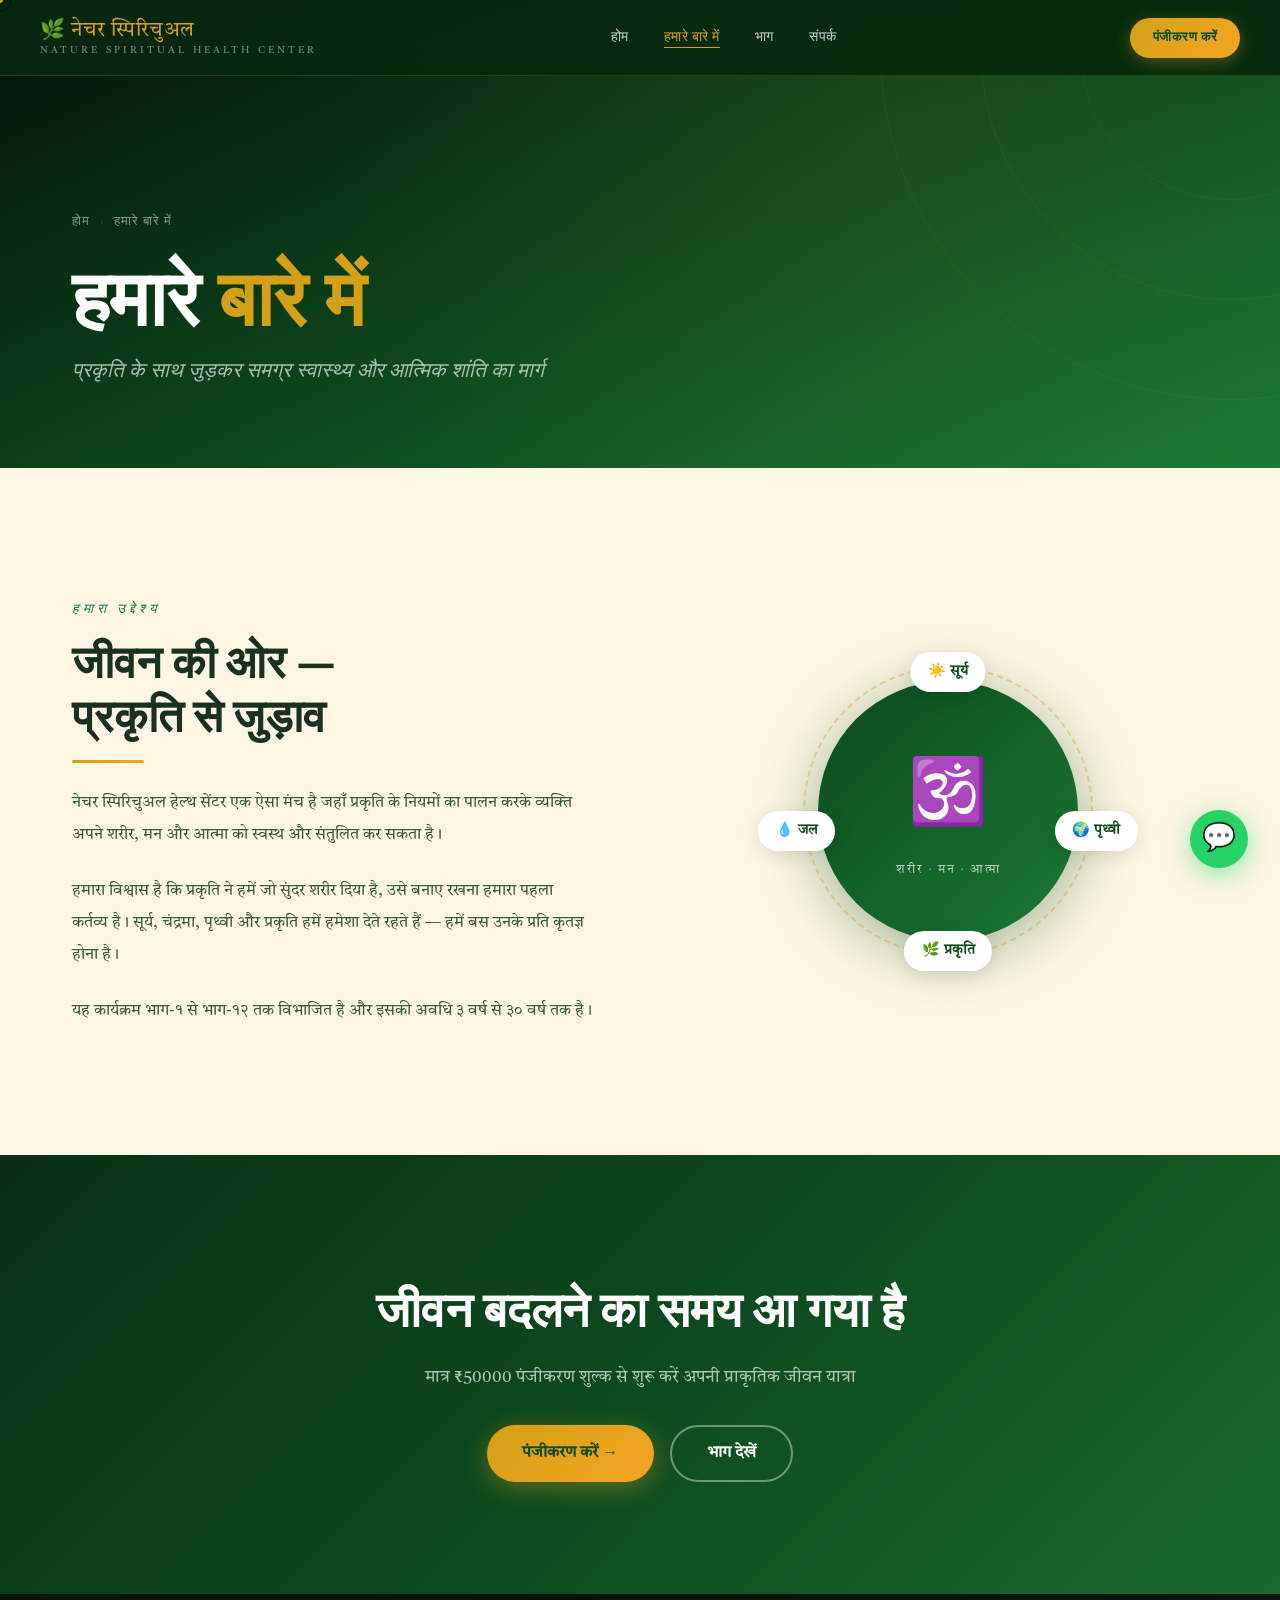
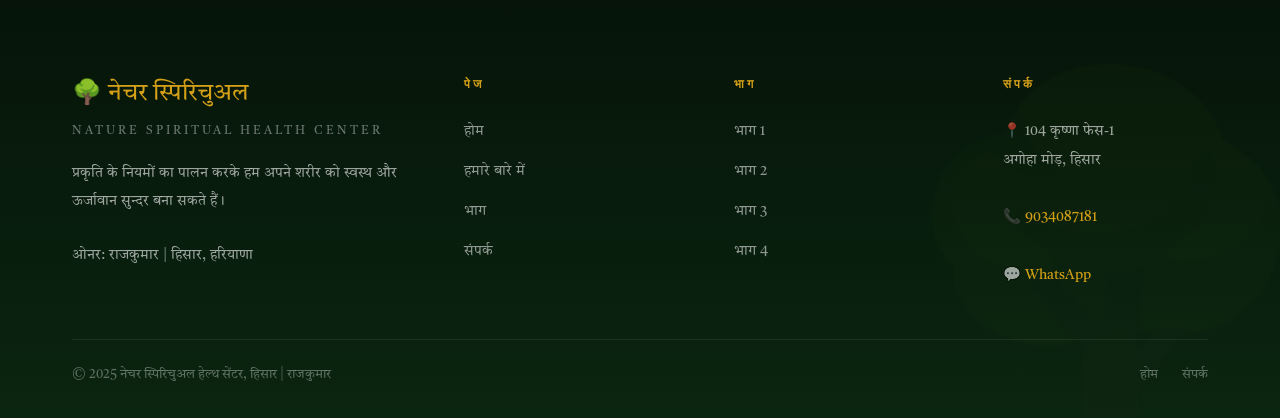
==== commit debb6e96: "dfgn" ====
--- a/about.html
+++ b/about.html
@@ -262,7 +262,7 @@
       <p>मात्र ₹50000 पंजीकरण शुल्क से शुरू करें अपनी प्राकृतिक जीवन यात्रा</p>
       <div style="display:flex;gap:1rem;justify-content:center;flex-wrap:wrap;margin-top:2rem">
         <a href="contact.html" class="btn btn-gold">पंजीकरण करें →</a>
-        <a href="niyam.html"   class="btn btn-outline">प्रकृति नियम देखें</a>
+        <a href="niyam.html"   class="btn btn-outline">भाग देखें</a>
       </div>
     </div>
   </div>
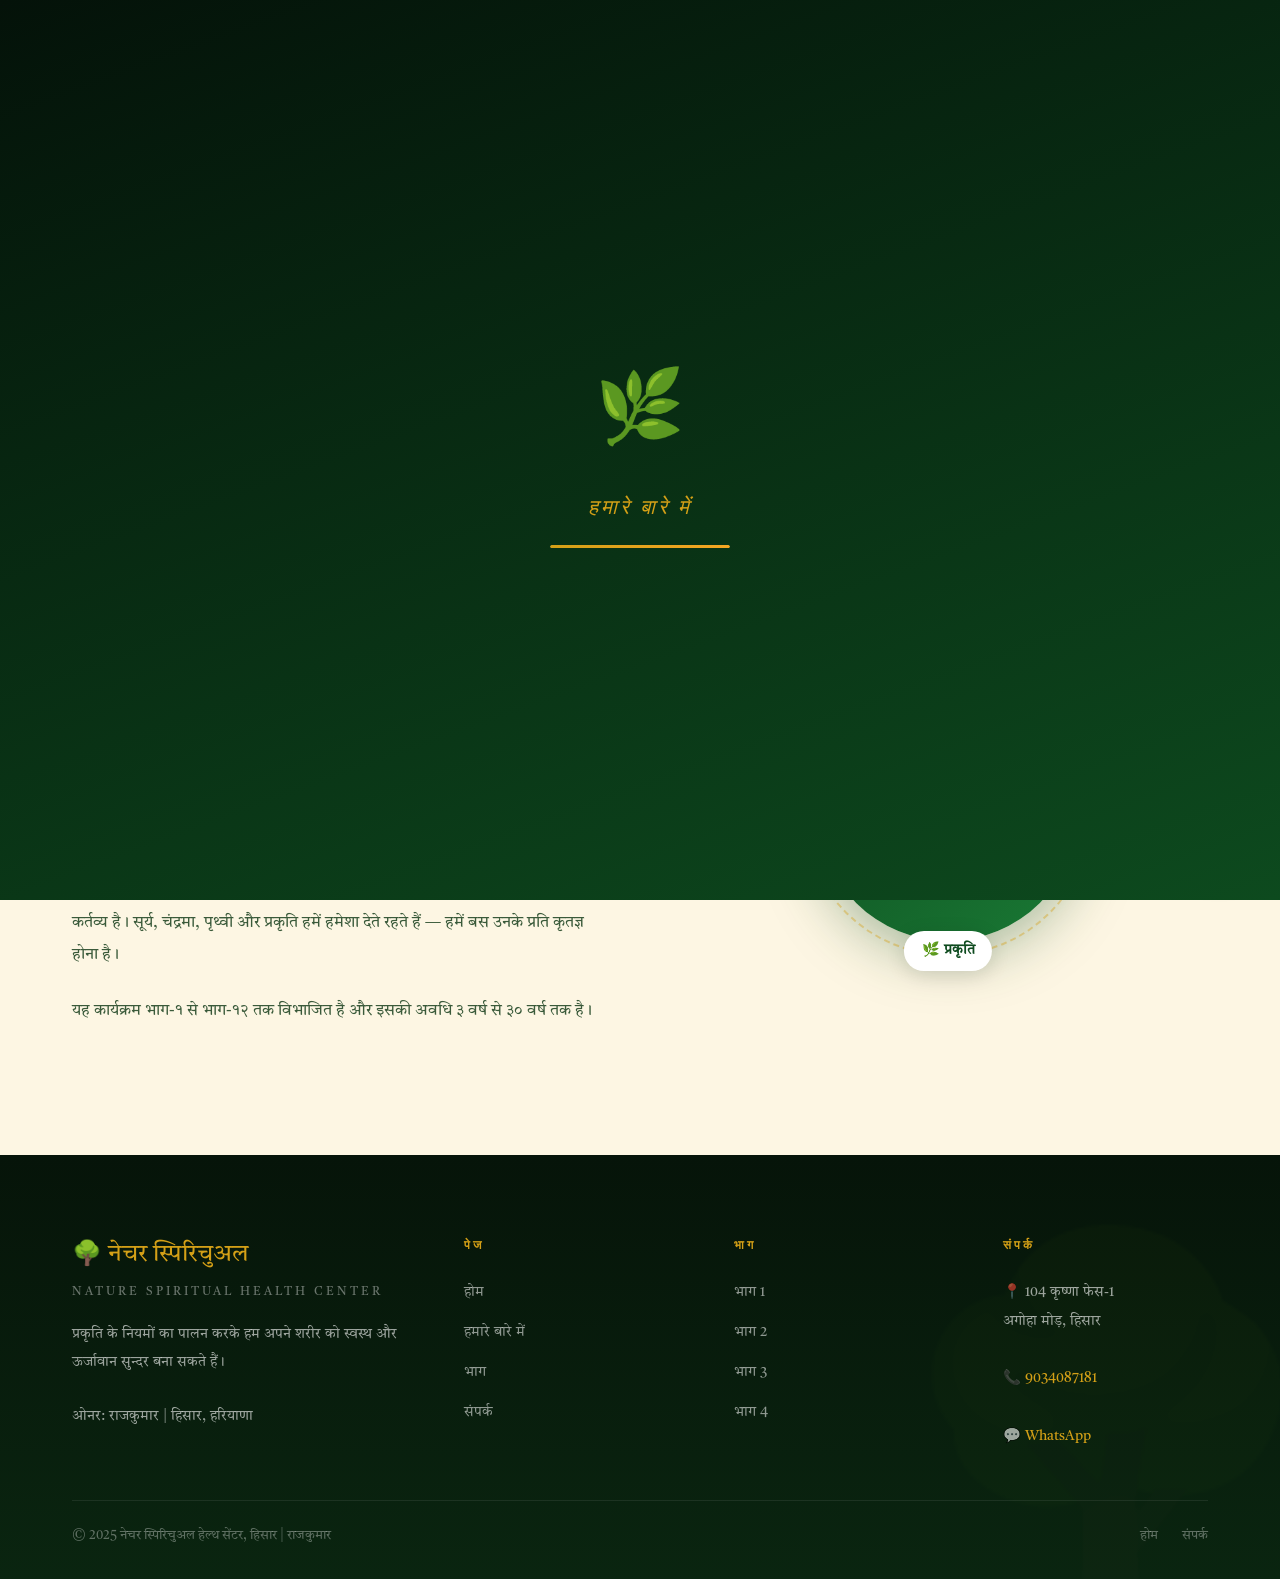
==== commit 1c351655: "idfh" ====
--- a/about.html
+++ b/about.html
@@ -87,7 +87,7 @@
           <div class="av-badge av-b1">☀️ सूर्य</div>
           <div class="av-badge av-b2">🌍 पृथ्वी</div>
           <div class="av-badge av-b3">🌿 प्रकृति</div>
-          <div class="av-badge av-b4">💧 जल</div>
+          <div class="av-badge av-b4">👫 माता-पिता</div>
         </div>
       </div>
     </div>
@@ -255,7 +255,7 @@
 </section> -->
 
 <!-- ══ CTA ══ -->
-<section class="cta-about">
+<!-- <section class="cta-about">
   <div class="container">
     <div class="cta-about-inner reveal">
       <h2>जीवन बदलने का समय आ गया है</h2>
@@ -266,7 +266,7 @@
       </div>
     </div>
   </div>
-</section>
+</section> -->
 
 <footer class="site-footer">
   <div class="footer-inner container">
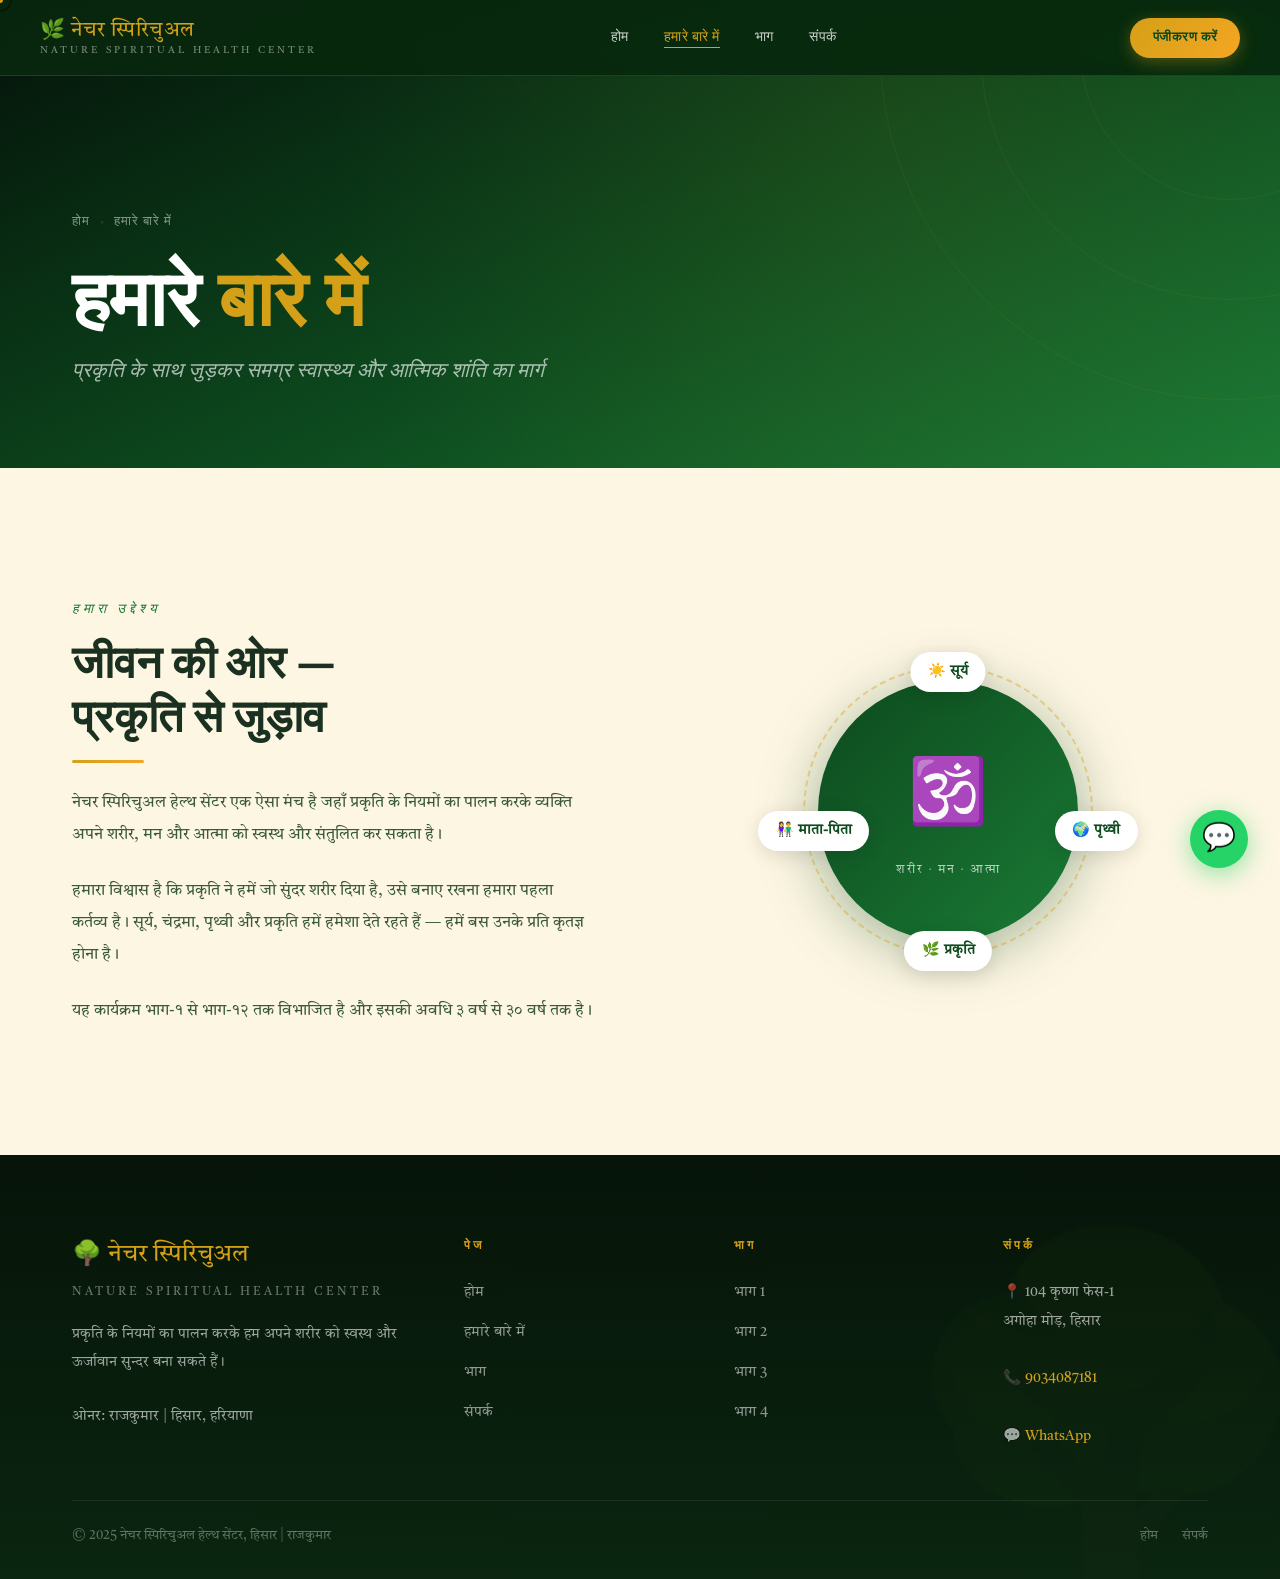
==== commit 0464f6af: "reimagin website" ====
--- a/about.html
+++ b/about.html
@@ -15,7 +15,7 @@
   <div class="loader-title">हमारे बारे में</div>
   <div class="loader-bar"><div class="loader-fill"></div></div>
 </div>
-<div id="particles"></div>
+
 <div id="cursor"></div>
 <div id="cursor-dot"></div>
 <a href="https://wa.me/919034087181" class="wa-float" target="_blank" rel="noopener">💬</a>
@@ -30,8 +30,6 @@
       <li><a href="index.html"     class="nav-a">होम</a></li>
       <li><a href="about.html"     class="nav-a">हमारे बारे में</a></li>
       <li><a href="niyam.html"     class="nav-a">भाग </a></li>
-      <!-- <li><a href="dinchrya.html"  class="nav-a">दिनचर्या</a></li> -->
-      <!-- <li><a href="lifestyle.html" class="nav-a">जीवनशैली</a></li> -->
       <li><a href="contact.html"   class="nav-a">संपर्क</a></li>
     </ul>
     <a href="contact.html" class="nav-cta">पंजीकरण करें</a>
@@ -41,8 +39,6 @@
     <a href="index.html"     class="nav-a">होम</a>
     <a href="about.html"     class="nav-a">हमारे बारे में</a>
     <a href="niyam.html"     class="nav-a">भाग </a>
-    <!-- <a href="dinchrya.html"  class="nav-a">दिनचर्या</a> -->
-    <!-- <a href="lifestyle.html" class="nav-a">जीवनशैली</a> -->
     <a href="contact.html"   class="nav-a">संपर्क</a>
     <a href="contact.html"   class="nav-cta">पंजीकरण करें →</a>
   </div>
@@ -94,180 +90,6 @@
   </div>
 </section>
 
-<!-- ══ CORE VALUES ══ -->
-<!-- <section class="values-section py-section">
-  <div class="container">
-    <div class="text-center reveal" style="margin-bottom:4rem">
-      <span class="section-label light">मूल मूल्य</span>
-      <h2 class="section-title light">हमारे आधारभूत सिद्धांत</h2>
-      <div class="divider center"></div>
-      <p class="section-desc light center">जिन पर हमारा संपूर्ण जीवन दर्शन टिका है</p>
-    </div>
-    <div class="values-grid">
-      <div class="val-card reveal" data-delay="0">
-        <div class="vc-icon">🙏</div>
-        <h3>कृतज्ञता</h3>
-        <p>प्रकृति, सूर्य, माता-पिता और पृथ्वी के प्रति प्रतिदिन कृतज्ञता का भाव रखना।</p>
-      </div>
-      <div class="val-card reveal" data-delay="0.1">
-        <div class="vc-icon">🌱</div>
-        <h3>प्राकृतिक जीवन</h3>
-        <p>रासायनिक पदार्थों और कृत्रिम जीवनशैली से दूर, प्रकृति के अनुरूप जीवन जीना।</p>
-      </div>
-      <div class="val-card reveal" data-delay="0.2">
-        <div class="vc-icon">🤲</div>
-        <h3>निःस्वार्थ सेवा</h3>
-        <p>रोज एक ऐसा कार्य करना जिसके बदले कुछ न मिले — पशुओं को भोजन, पौधे लगाना।</p>
-      </div>
-      <div class="val-card reveal" data-delay="0.3">
-        <div class="vc-icon">🧘</div>
-        <h3>समर्पण</h3>
-        <p>जीवन की हर परिस्थिति को स्वीकार करते हुए प्रकृति के सामने पूर्ण समर्पण।</p>
-      </div>
-      <div class="val-card reveal" data-delay="0.4">
-        <div class="vc-icon">⚖️</div>
-        <h3>संतुलन</h3>
-        <p>शरीर, मन और आत्मा के बीच संतुलन बनाए रखना ही सच्चा स्वास्थ्य है।</p>
-      </div>
-      <div class="val-card reveal" data-delay="0.5">
-        <div class="vc-icon">🌞</div>
-        <h3>प्राकृतिक लय</h3>
-        <p>सूर्योदय और सूर्यास्त के साथ जीवन की लय को मिलाना — प्रकृति की घड़ी से जीना।</p>
-      </div>
-    </div>
-  </div>
-</section> -->
-
-<!-- ══ PHILOSOPHY ══ -->
-<!-- <section class="philosophy-section py-section">
-  <div class="container">
-    <div class="text-center reveal" style="margin-bottom:4rem">
-      <span class="section-label">दर्शन — Philosophy</span>
-      <h2 class="section-title">जीवन दर्शन</h2>
-      <div class="divider center"></div>
-    </div>
-    <div class="phil-layout">
-      <div class="phil-main reveal-l">
-        <div class="phil-block">
-          <div class="pb-icon">🔑</div>
-          <div class="pb-content">
-            <h3>अहंकार से मुक्ति</h3>
-            <p>शरीर और मन को हम वहां झुका सकते है जहां हम चाह कर भी कुछ भी ना दे सकें और हमारा अंहकार पैदा ना हो सके। जैसे सुरज, चांद, पृथ्वी, प्रकृति, माता–पिता, यह सब सदैव हमें देते ही रहते हैं, पर बदले में हम उन्हें कुछ भी नही दे सकते।</p>
-          </div>
-        </div>
-        <div class="phil-block">
-          <div class="pb-icon">💡</div>
-          <div class="pb-content">
-            <h3>दुख का कारण — पकड़</h3>
-            <p>हमारे जीवन मे दुख का मुख्य कारण पकड़ है। दुख पर पकड़ या सुख पर, अच्छे पर या बुरे पर, विचारों पर या परिस्थितियां पर, जब भी किसी चीज की अति होगी वो दुख पैदा करेगी। हम चाहकर भी इस पकड़ से या परिस्थिति से पार नहीं हो सकती और उलझते ही जाते हैं, जो अधिक दुख और परेशानी हमारे जीवन में पैदा करता है। बड़ा ही आसान तरीका है इस पकड़ से दूर होने का।</p>
-          </div>
-        </div>
-        <div class="phil-block">
-          <div class="pb-icon">🌊</div>
-          <div class="pb-content">
-            <h3>समर्पण का मार्ग</h3>
-            <p>जब भी हमारे जीवन में कोई दुख, परेशानी, समस्या या डर या कोई बीमारी का डर सताए तो खुले आसमान में बाहर आ जाना और हाथ जोड़कर सीधे खड़े हो जाना। प्रकृति के सामने समपर्ण कर देना और बोलना, हे प्रकृति, परमात्मा, मैं तेरी शरण में हूं। मेरे जीवन में जो कुछ भी हो रहा है, वही मेरे लिए अच्छा है। मैं स्वीकरण करता हूं और इसी भाव से झुकते जाना कि आपके दोनों हाथ धरती को छुएं।</p>
-          </div>
-        </div>
-      </div>
-      <div class="phil-side reveal-r">
-        <div class="mantra-box">
-          <div class="mb-label">✦ दिव्य उद्घोष ✦</div>
-          <p class="mb-text">
-            मैं ही हूं। मैं ही हूं।<br>
-            मैं ही सूरज, मैं ही चन्दा,<br>
-            मैं ही धरती हूं,<br>
-            मैं ही माता, मैं ही पिता,<br>
-            मैं ही सखा हूं, मैं ही है, मैं ही है।<br>
-            मैं आकाश, मैं ही पर्वत,<br>
-            मैं ही समुंदर हैं, मैं ही झरना, मैं ही पानी,<br>
-            मैं ही सितारा हूं,<br>
-            मैं ही राजा हूं, मैं ही राजा हूं। मैं ही राजा हूं।<br>
-            इस दुनिया का मैं ही राजा हूं।
-          </p>
-          <div class="mb-footer">— भाग ४</div>
-        </div>
-        <div class="note-box reveal" data-delay="0.2">
-          <div class="nb-icon">📌</div>
-          <div class="nb-text">
-            <strong>विशेष नोट:</strong> नारी ऊजंा शक्ति का प्रतीक है इसलिए वह गुरू धारण नहीं कर सकती, औरत/ नारी को सुबह और शाम को सूरज देवता की आदर भाव से झुक कर प्रणाम करें और धरती मां के चरण स्पर्श करें।
-          </div>
-        </div>
-      </div>
-    </div>
-  </div>
-</section> -->
-
-<!-- ══ NATUROPATHY INFO ══ -->
-<!-- <section class="naturo-section py-section">
-  <div class="container">
-    <div class="text-center reveal" style="margin-bottom:4rem">
-      <span class="section-label">प्राकृतिक चिकित्सा</span>
-      <h2 class="section-title">नेचरोपैथी का विज्ञान</h2>
-      <div class="divider center"></div>
-      <p class="section-desc center">प्रकृति की शक्ति से शरीर की स्वयं-उपचार क्षमता को जागृत करना</p>
-    </div>
-    <div class="naturo-grid">
-      <div class="ng-card reveal" data-delay="0">
-        <div class="ngc-top">
-          <span class="ngc-icon">🌞</span>
-          <h3>सूर्य चिकित्सा</h3>
-        </div>
-        <p>सूर्य का प्रकाश विटामिन-D का प्राकृतिक स्रोत है। सूर्योदय के समय प्रणाम और स्पर्श शरीर की ऊर्जा को संतुलित करता है।</p>
-      </div>
-      <div class="ng-card reveal" data-delay="0.1">
-        <div class="ngc-top">
-          <span class="ngc-icon">🌍</span>
-          <h3>पृथ्वी चिकित्सा</h3>
-        </div>
-        <p>नंगे पैर मिट्टी पर चलने से (Earthing/Grounding) शरीर में मुक्त इलेक्ट्रॉन का संचार होता है जो सूजन और दर्द को कम करता है।</p>
-      </div>
-      <div class="ng-card reveal" data-delay="0.2">
-        <div class="ngc-top">
-          <span class="ngc-icon">💧</span>
-          <h3>जल चिकित्सा</h3>
-        </div>
-        <p>ब्रह्ममुहूर्त में (सूर्योदय से पहले) जल सेवन शरीर को शुद्ध करता है और पाचन तंत्र को सक्रिय करता है।</p>
-      </div>
-      <div class="ng-card reveal" data-delay="0.3">
-        <div class="ngc-top">
-          <span class="ngc-icon">🌿</span>
-          <h3>आहार चिकित्सा</h3>
-        </div>
-        <p>प्राकृतिक, ताज़ा और सात्विक भोजन जो शरीर को पोषण दे। फ्रिज का भोजन, डेयरी और मांसाहार से दूरी।</p>
-      </div>
-      <div class="ng-card reveal" data-delay="0.4">
-        <div class="ngc-top">
-          <span class="ngc-icon">🌙</span>
-          <h3>निद्रा चिकित्सा</h3>
-        </div>
-        <p>सूर्यास्त के साथ जीवन की लय को जोड़ना। रात 8 बजे तक सो जाना — शरीर की स्वाभाविक मरम्मत प्रक्रिया को समर्थन देना।</p>
-      </div>
-      <div class="ng-card reveal" data-delay="0.5">
-        <div class="ngc-top">
-          <span class="ngc-icon">🧘</span>
-          <h3>मन की चिकित्सा</h3>
-        </div>
-        <p>समर्पण, कृतज्ञता और स्वीकृति के भाव से मन की गहरी शांति। प्रकृति से जुड़ाव मानसिक स्वास्थ्य का आधार है।</p>
-      </div>
-    </div>
-  </div>
-</section> -->
-
-<!-- ══ CTA ══ -->
-<!-- <section class="cta-about">
-  <div class="container">
-    <div class="cta-about-inner reveal">
-      <h2>जीवन बदलने का समय आ गया है</h2>
-      <p>मात्र ₹50000 पंजीकरण शुल्क से शुरू करें अपनी प्राकृतिक जीवन यात्रा</p>
-      <div style="display:flex;gap:1rem;justify-content:center;flex-wrap:wrap;margin-top:2rem">
-        <a href="contact.html" class="btn btn-gold">पंजीकरण करें →</a>
-        <a href="niyam.html"   class="btn btn-outline">भाग देखें</a>
-      </div>
-    </div>
-  </div>
-</section> -->
-
 <footer class="site-footer">
   <div class="footer-inner container">
     <div class="footer-brand">
@@ -279,14 +101,12 @@
       <li><a href="index.html">होम</a></li>
       <li><a href="about.html">हमारे बारे में</a></li>
       <li><a href="niyam.html">भाग</a></li>
-      <!-- <li><a href="dinchrya.html">दिनचर्या</a></li> -->
-      <!-- <li><a href="lifestyle.html">जीवनशैली</a></li> -->
       <li><a href="contact.html">संपर्क</a></li>
     </ul></div>
     <div class="footer-col"><h4>भाग</h4><ul>
       <li><a href="niyam.html#bhag1">भाग 1</a></li>
       <li><a href="niyam.html#bhag2">भाग 2</a></li>
-      <li><a href="dinchrya.html">भाग 3</a></li>
+      <li><a href="niyam.html#harmful">भाग 3</a></li>
       <li><a href="niyam.html#bhag4">भाग 4</a></li>
     </ul></div>
     <div class="footer-col"><h4>संपर्क</h4>
--- a/css/global.css
+++ b/css/global.css
@@ -98,21 +98,7 @@
 @keyframes loaderBounce { 0%,100%{transform:scale(1)} 50%{transform:scale(1.12)} }
 @keyframes loaderFill   { from{width:0} to{width:100%} }
 
-/* ── PARTICLES ── */
-#particles {
-  position: fixed; top:0; left:0; width:100%; height:100%;
-  pointer-events: none; z-index: 1; overflow: hidden;
-}
-.leaf-p {
-  position: absolute; opacity: 0;
-  animation: leafFall linear infinite;
-  user-select: none; pointer-events: none;
-}
-@keyframes leafFall {
-  0%   { transform: translateY(-60px) rotate(0deg) translateX(0); opacity: 0.75; }
-  40%  { transform: translateY(40vh) rotate(160deg) translateX(50px); opacity: 0.55; }
-  100% { transform: translateY(110vh) rotate(380deg) translateX(-40px); opacity: 0; }
-}
+
 
 /* ── NAVIGATION ── */
 .nav-wrap {
